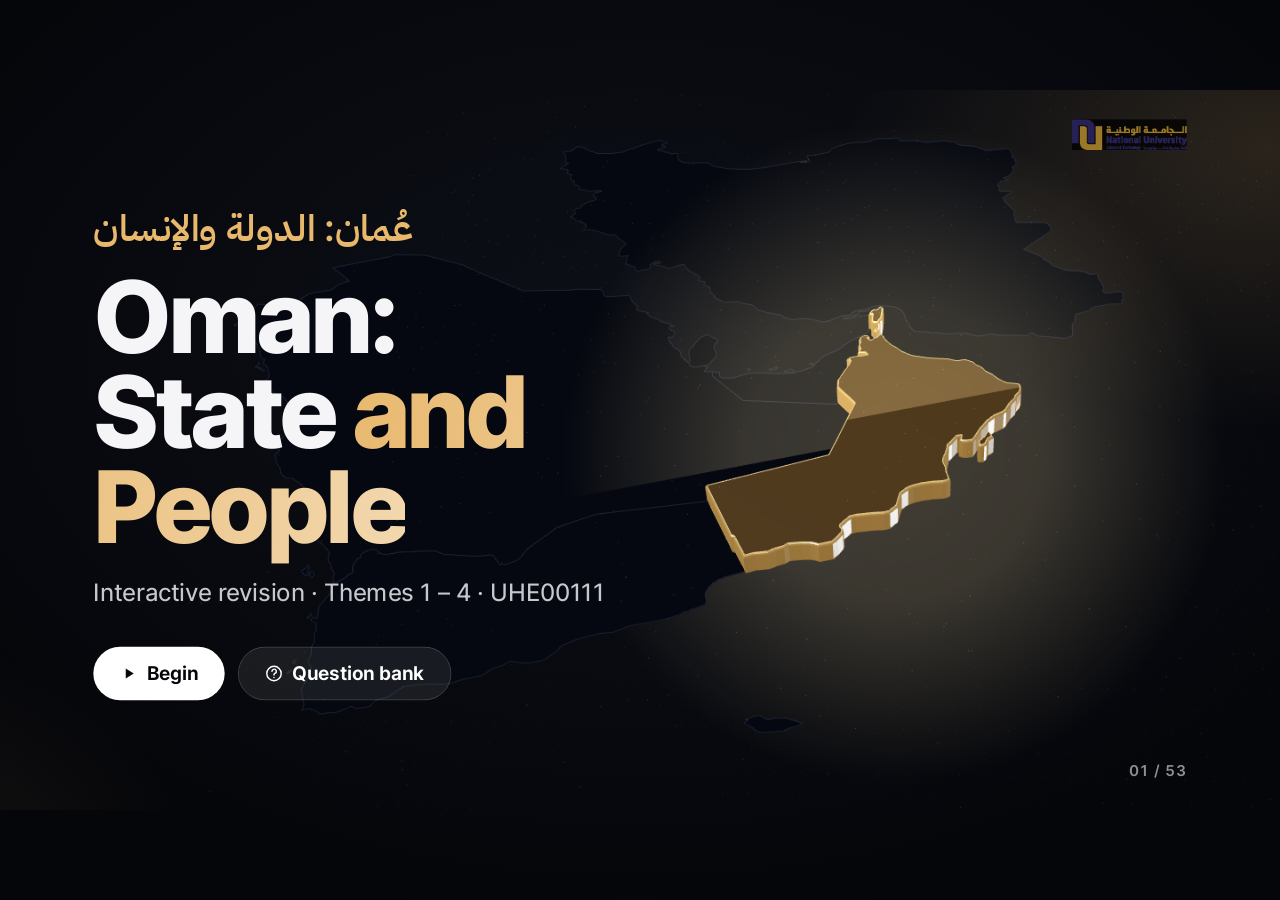
==== index.html @ 1a33a6f4 "Interactive Oman: State and People revision deck and question bank Co-Authored-By: Claude Opus 5.5 <" ====
<!doctype html>
<html lang="en">
<head>
<meta charset="utf-8">
<meta name="viewport" content="width=device-width,initial-scale=1">
<title>Oman: State and People</title>
<meta name="description" content="Interactive revision presentation for Oman: State and People (UHE00111) — Themes 1 to 4.">
<link rel="icon" href="data:image/svg+xml,%3Csvg xmlns='http://www.w3.org/2000/svg' viewBox='0 0 64 64'%3E%3Crect width='64' height='64' rx='14' fill='%2305060a'/%3E%3Cpath d='M18 46V20l8 4v22M34 46V18l12 8v20' stroke='%23e8b86d' stroke-width='5' fill='none' stroke-linejoin='round'/%3E%3C/svg%3E">
<link rel="preload" href="assets/fonts/inter-var.woff2" as="font" type="font/woff2" crossorigin>
<link rel="stylesheet" href="css/deck.css?v=1793561645">
</head>
<body>
<!-- ============ icon sprite ============ -->
<svg width="0" height="0" style="position:absolute" aria-hidden="true">
 <defs>
  <g id="g" fill="none" stroke="currentColor" stroke-width="1.8" stroke-linecap="round" stroke-linejoin="round"></g>
 </defs>
 <symbol id="i-belief" viewBox="0 0 24 24"><path d="M20 14.5A8 8 0 1 1 9.5 4a6.5 6.5 0 0 0 10.5 10.5z" fill="none" stroke="currentColor" stroke-width="1.8" stroke-linejoin="round"/><path d="M17 4l.6 1.6 1.6.6-1.6.6L17 8.4l-.6-1.6-1.6-.6 1.6-.6z" fill="currentColor"/></symbol>
 <symbol id="i-lang" viewBox="0 0 24 24"><path d="M21 12a8 8 0 0 1-11.6 7.1L4 20l1-4.6A8 8 0 1 1 21 12z" fill="none" stroke="currentColor" stroke-width="1.8" stroke-linejoin="round"/><path d="M8.5 12h.01M12 12h.01M15.5 12h.01" stroke="currentColor" stroke-width="2.6" stroke-linecap="round"/></symbol>
 <symbol id="i-fort" viewBox="0 0 24 24"><path d="M3 21h18M5 21V9l2-1V5h2v2h2V5h2v2h2V5h2v3l2 1v12M10 21v-4a2 2 0 0 1 4 0v4" fill="none" stroke="currentColor" stroke-width="1.8" stroke-linejoin="round" stroke-linecap="round"/></symbol>
 <symbol id="i-mountain" viewBox="0 0 24 24"><path d="M2 20l7-11 4 6 3-4 6 9z" fill="none" stroke="currentColor" stroke-width="1.8" stroke-linejoin="round"/></symbol>
 <symbol id="i-dunes" viewBox="0 0 24 24"><circle cx="17" cy="6" r="2.5" fill="none" stroke="currentColor" stroke-width="1.8"/><path d="M2 18c3-3 6-3 9 0s6 3 11 0M2 13c3-3 6-3 9 0" fill="none" stroke="currentColor" stroke-width="1.8" stroke-linecap="round"/></symbol>
 <symbol id="i-wave" viewBox="0 0 24 24"><path d="M2 9c2.5-2 5-2 7.5 0s5 2 7.5 0 3-1.5 5-1M2 15c2.5-2 5-2 7.5 0s5 2 7.5 0 3-1.5 5-1" fill="none" stroke="currentColor" stroke-width="1.8" stroke-linecap="round"/></symbol>
 <symbol id="i-palm" viewBox="0 0 24 24"><path d="M12 22V11M12 11C10 8 6 7 3 8M12 11c2-3 6-4 9-3M12 11c-1-3-4-6-7-6M12 11c1-3 4-6 7-6" fill="none" stroke="currentColor" stroke-width="1.8" stroke-linecap="round"/></symbol>
 <symbol id="i-water" viewBox="0 0 24 24"><path d="M12 3s6 6.5 6 11a6 6 0 0 1-12 0c0-4.5 6-11 6-11z" fill="none" stroke="currentColor" stroke-width="1.8" stroke-linejoin="round"/></symbol>
 <symbol id="i-fish" viewBox="0 0 24 24"><path d="M2 12c3-4 8-5 12-3l5-3v12l-5-3c-4 2-9 1-12-3z" fill="none" stroke="currentColor" stroke-width="1.8" stroke-linejoin="round"/><circle cx="7" cy="11" r="1" fill="currentColor"/></symbol>
 <symbol id="i-users" viewBox="0 0 24 24"><g fill="none" stroke="currentColor" stroke-width="1.8" stroke-linecap="round"><circle cx="9" cy="7" r="4"/><path d="M16 21v-2a4 4 0 0 0-4-4H6a4 4 0 0 0-4 4v2M22 21v-2a4 4 0 0 0-3-3.9M16 3.1a4 4 0 0 1 0 7.8"/></g></symbol>
 <symbol id="i-flag" viewBox="0 0 24 24"><path d="M5 22V3M5 4h13l-2.5 4L18 12H5" fill="none" stroke="currentColor" stroke-width="1.8" stroke-linejoin="round" stroke-linecap="round"/></symbol>
 <symbol id="i-music" viewBox="0 0 24 24"><g fill="none" stroke="currentColor" stroke-width="1.8"><path d="M9 18V5l12-2v13"/><circle cx="6" cy="18" r="3"/><circle cx="18" cy="16" r="3"/></g></symbol>
 <symbol id="i-shield" viewBox="0 0 24 24"><path d="M12 22s8-4 8-10V5l-8-3-8 3v7c0 6 8 10 8 10z" fill="none" stroke="currentColor" stroke-width="1.8" stroke-linejoin="round"/></symbol>
 <symbol id="i-vote" viewBox="0 0 24 24"><path d="M3 12h18v9H3zM7 12V4h10v8M9.5 8l1.8 1.8L15 6" fill="none" stroke="currentColor" stroke-width="1.8" stroke-linejoin="round" stroke-linecap="round"/></symbol>
 <symbol id="i-work" viewBox="0 0 24 24"><path d="M3 7h18v13H3zM8 7V4h8v3M3 13h18" fill="none" stroke="currentColor" stroke-width="1.8" stroke-linejoin="round"/></symbol>
 <symbol id="i-building" viewBox="0 0 24 24"><path d="M3 21h18M5 21V8l7-5 7 5v13M9 21v-6h6v6" fill="none" stroke="currentColor" stroke-width="1.8" stroke-linejoin="round"/></symbol>
 <symbol id="i-scale" viewBox="0 0 24 24"><path d="M12 3v18M6 21h12M3 7h18M6 7l-3 7a3 3 0 0 0 6 0zM18 7l-3 7a3 3 0 0 0 6 0z" fill="none" stroke="currentColor" stroke-width="1.8" stroke-linejoin="round"/></symbol>
 <symbol id="i-coins" viewBox="0 0 24 24"><path d="M4 7c0-1.7 3.6-3 8-3s8 1.3 8 3-3.6 3-8 3-8-1.3-8-3zM4 7v5c0 1.7 3.6 3 8 3s8-1.3 8-3V7M4 12v5c0 1.7 3.6 3 8 3s8-1.3 8-3v-5" fill="none" stroke="currentColor" stroke-width="1.8"/></symbol>
 <symbol id="i-heart" viewBox="0 0 24 24"><path d="M12 21s-8-5-8-11a4.5 4.5 0 0 1 8-2.8A4.5 4.5 0 0 1 20 10c0 6-8 11-8 11z" fill="none" stroke="currentColor" stroke-width="1.8" stroke-linejoin="round"/></symbol>
 <symbol id="i-ship" viewBox="0 0 24 24"><path d="M2 20c2 1 4 1 6 0s4-1 6 0 4 1 6 0M4 17l-1-5h18l-2 5M12 12V3l6 6h-6" fill="none" stroke="currentColor" stroke-width="1.8" stroke-linejoin="round" stroke-linecap="round"/></symbol>
 <symbol id="i-car" viewBox="0 0 24 24"><g fill="none" stroke="currentColor" stroke-width="1.8" stroke-linejoin="round"><path d="M3 16v-4l2-5h14l2 5v4zM5 16v3M19 16v3"/><circle cx="7.5" cy="13" r=".8" fill="currentColor"/><circle cx="16.5" cy="13" r=".8" fill="currentColor"/></g></symbol>
 <symbol id="i-walk" viewBox="0 0 24 24"><g fill="none" stroke="currentColor" stroke-width="1.8" stroke-linecap="round" stroke-linejoin="round"><circle cx="13" cy="4" r="2"/><path d="M8 21l3-7 3 3v4M11 14l-.5-5 4 2 3 1M10.5 9L7 11l-1 3"/></g></symbol>
 <symbol id="i-msg" viewBox="0 0 24 24"><path d="M4 4h16v12H8l-4 4z" fill="none" stroke="currentColor" stroke-width="1.8" stroke-linejoin="round"/></symbol>
 <symbol id="i-home" viewBox="0 0 24 24"><path d="M3 11l9-7 9 7v10H3zM9 21v-6h6v6" fill="none" stroke="currentColor" stroke-width="1.8" stroke-linejoin="round"/></symbol>
 <symbol id="i-book" viewBox="0 0 24 24"><path d="M2 5h7a3 3 0 0 1 3 3v13a2.5 2.5 0 0 0-2.5-2.5H2zM22 5h-7a3 3 0 0 0-3 3v13a2.5 2.5 0 0 1 2.5-2.5H22z" fill="none" stroke="currentColor" stroke-width="1.8" stroke-linejoin="round"/></symbol>
 <symbol id="i-health" viewBox="0 0 24 24"><path d="M4 4h16v16H4zM12 8v8M8 12h8" fill="none" stroke="currentColor" stroke-width="1.8" stroke-linejoin="round" stroke-linecap="round"/></symbol>
 <symbol id="i-road" viewBox="0 0 24 24"><path d="M8 3L4 21M16 3l4 18M12 4v3M12 10.5v3M12 17v3" fill="none" stroke="currentColor" stroke-width="1.8" stroke-linecap="round"/></symbol>
 <symbol id="i-signal" viewBox="0 0 24 24"><g fill="none" stroke="currentColor" stroke-width="1.8" stroke-linecap="round"><path d="M2 9a15 15 0 0 1 20 0M5 13a10 10 0 0 1 14 0M8.5 16.5a5 5 0 0 1 7 0"/><circle cx="12" cy="20" r="1" fill="currentColor"/></g></symbol>
 <symbol id="i-cap" viewBox="0 0 24 24"><path d="M2 9l10-5 10 5-10 5zM6 11v5c3 2 9 2 12 0v-5M22 9v6" fill="none" stroke="currentColor" stroke-width="1.8" stroke-linejoin="round" stroke-linecap="round"/></symbol>
 <symbol id="i-bulb" viewBox="0 0 24 24"><path d="M9 18h6M10 21h4M12 3a6 6 0 0 0-4 10.5c.8.8 1 1.5 1 2.5h6c0-1 .2-1.7 1-2.5A6 6 0 0 0 12 3z" fill="none" stroke="currentColor" stroke-width="1.8" stroke-linejoin="round" stroke-linecap="round"/></symbol>
 <symbol id="i-globe" viewBox="0 0 24 24"><g fill="none" stroke="currentColor" stroke-width="1.8"><circle cx="12" cy="12" r="9"/><path d="M3 12h18M12 3c3 3 3 15 0 18M12 3c-3 3-3 15 0 18"/></g></symbol>
 <symbol id="i-hand" viewBox="0 0 24 24"><path d="M2 11l4-4 4 2 3-2 4 1 5 3M2 11l7 7 2-1 2 2 2-1 2 1 4-5M9 12l3 3" fill="none" stroke="currentColor" stroke-width="1.8" stroke-linejoin="round" stroke-linecap="round"/></symbol>
 <symbol id="i-pot" viewBox="0 0 24 24"><path d="M4 10h16v3a8 8 0 0 1-16 0zM2 10h20M9 6.5c0-1 1-1 1-2.5M14 6.5c0-1 1-1 1-2.5" fill="none" stroke="currentColor" stroke-width="1.8" stroke-linejoin="round" stroke-linecap="round"/></symbol>
 <symbol id="i-trophy" viewBox="0 0 24 24"><path d="M8 4h8v5a4 4 0 0 1-8 0zM8 6H4a3 3 0 0 0 4 4M16 6h4a3 3 0 0 1-4 4M12 13v4M8 21h8M9 17h6v4H9z" fill="none" stroke="currentColor" stroke-width="1.8" stroke-linejoin="round" stroke-linecap="round"/></symbol>
 <symbol id="i-gem" viewBox="0 0 24 24"><path d="M6 3h12l4 6-10 12L2 9zM2 9h20M12 21L8 9l4-6 4 6z" fill="none" stroke="currentColor" stroke-width="1.8" stroke-linejoin="round"/></symbol>
 <symbol id="i-tool" viewBox="0 0 24 24"><path d="M15 3l6 6-3 3-6-6zM12 6L3 15l6 6 9-9" fill="none" stroke="currentColor" stroke-width="1.8" stroke-linejoin="round"/></symbol>
 <symbol id="i-spark" viewBox="0 0 24 24"><path d="M12 2l2.2 6.8L21 11l-6.8 2.2L12 20l-2.2-6.8L3 11l6.8-2.2z" fill="none" stroke="currentColor" stroke-width="1.8" stroke-linejoin="round"/></symbol>
 <symbol id="i-museum" viewBox="0 0 24 24"><path d="M3 21h18M4 10h16M12 3l9 7H3zM6 10v8M10 10v8M14 10v8M18 10v8" fill="none" stroke="currentColor" stroke-width="1.8" stroke-linejoin="round"/></symbol>
 <symbol id="i-check" viewBox="0 0 24 24"><path d="M4 12l5 5L20 6" fill="none" stroke="currentColor" stroke-width="2.4" stroke-linecap="round" stroke-linejoin="round"/></symbol>
 <symbol id="i-x" viewBox="0 0 24 24"><path d="M6 6l12 12M18 6L6 18" fill="none" stroke="currentColor" stroke-width="2.4" stroke-linecap="round"/></symbol>
 <symbol id="i-chart" viewBox="0 0 24 24"><path d="M3 3v18h18M7 15l4-4 3 3 6-6" fill="none" stroke="currentColor" stroke-width="1.8" stroke-linejoin="round" stroke-linecap="round"/></symbol>
 <symbol id="i-truck" viewBox="0 0 24 24"><g fill="none" stroke="currentColor" stroke-width="1.8" stroke-linejoin="round"><path d="M2 6h11v10H2zM13 9h4l4 4v3h-8"/><circle cx="6" cy="18" r="2"/><circle cx="17" cy="18" r="2"/></g></symbol>
 <symbol id="i-sun" viewBox="0 0 24 24"><g fill="none" stroke="currentColor" stroke-width="1.8" stroke-linecap="round"><circle cx="12" cy="12" r="4"/><path d="M12 2v2M12 20v2M2 12h2M20 12h2M4.9 4.9l1.4 1.4M17.7 17.7l1.4 1.4M4.9 19.1l1.4-1.4M17.7 6.3l1.4-1.4"/></g></symbol>
 <symbol id="i-factory" viewBox="0 0 24 24"><path d="M2 21V10l6 4V10l6 4V5h8v16zM6 18h2M11 18h2M17 18h2" fill="none" stroke="currentColor" stroke-width="1.8" stroke-linejoin="round" stroke-linecap="round"/></symbol>
 <symbol id="i-plane" viewBox="0 0 24 24"><path d="M21 3L3 10.5l7 2.5 2.5 7z" fill="none" stroke="currentColor" stroke-width="1.8" stroke-linejoin="round"/></symbol>
 <symbol id="i-arrow" viewBox="0 0 24 24"><path d="M5 12h14M13 6l6 6-6 6" fill="none" stroke="currentColor" stroke-width="2" stroke-linecap="round" stroke-linejoin="round"/></symbol>
 <symbol id="i-play" viewBox="0 0 24 24"><path d="M8 5v14l11-7z" fill="currentColor"/></symbol>
 <symbol id="i-quiz" viewBox="0 0 24 24"><g fill="none" stroke="currentColor" stroke-width="2" stroke-linecap="round"><circle cx="12" cy="12" r="10"/><path d="M9.2 9a3 3 0 1 1 4 2.8c-.7.3-1.2.9-1.2 1.7V14M12 17.5h.01"/></g></symbol>
 <symbol id="i-crown" viewBox="0 0 24 24"><path d="M3 18h18M4 15L3 6l5 4 4-6 4 6 5-4-1 9z" fill="none" stroke="currentColor" stroke-width="1.8" stroke-linejoin="round"/></symbol>
 <symbol id="i-anchor" viewBox="0 0 24 24"><g fill="none" stroke="currentColor" stroke-width="1.8" stroke-linecap="round"><circle cx="12" cy="5" r="2"/><path d="M12 7v14M5 13H3a9 9 0 0 0 18 0h-2M8 11h8"/></g></symbol>
</svg>

<div id="viewport">
<div id="stage">
<div id="progress"></div>
<img id="brand" src="assets/img/nu-logo-dark.png" alt="National University of Science and Technology">
<div id="chapter"></div>
<div id="counter"></div>
<div id="pop"></div>

<!-- =====================================================
     COVER
     ===================================================== -->
<section class="slide" id="s-cover" data-theme="0" data-chrome="off" data-title="Oman: State and People"
 data-notes="Welcome. This deck revises all four themes of UHE00111 (plus Theme 3A).|Arrow keys / clicker to move · hover any underlined item or (+) for detail · O = overview · P = presenter notes · Q = quiz.">
  <div class="canvas-host" data-scene="oman" data-opts='{"spin":true,"dist":21,"look":[-6.3,-0.2,0],"tilt":0.9}'></div>
  <div class="cover-title over">
    <span class="ar rv" lang="ar">عُمان: الدولة والإنسان</span>
    <h1 class="display rv">Oman:<br>State <em>and People</em></h1>
    <p class="sub rv">Interactive revision · Themes 1 – 4 · UHE00111</p>
    <div class="btns rv">
      <button class="btn" data-goto="s-agenda"><svg><use href="#i-play"/></svg>Begin</button>
      <a class="btn ghost" href="quiz.html" target="_blank" rel="noopener"><svg><use href="#i-quiz"/></svg>Question bank</a>
    </div>
  </div>
</section>

<!-- AGENDA -->
<section class="slide" id="s-agenda" data-theme="0" data-title="Five themes, one nation"
 data-notes="Roadmap: identity → belonging & citizenship → history before 1970 → Sultan Qaboos’ thought → the renewed renaissance under Sultan Haitham.|Click any card to jump to that theme.">
  <div class="eyebrow rv">The journey</div>
  <h2 class="title rv">Five themes. <em>One nation.</em></h2>
  <div class="agenda">
    <div class="card rv" style="--accent:var(--t1)" data-goto="t1-hero"><div class="big">01</div><div><span class="k">Theme 1</span><h3>Omani Identity</h3></div></div>
    <div class="card rv" style="--accent:var(--t2)" data-goto="t2-hero"><div class="big">02</div><div><span class="k">Theme 2</span><h3>Belonging, Loyalty &amp; Citizenship</h3></div></div>
    <div class="card rv" style="--accent:var(--t3a)" data-goto="t3a-hero"><div class="big">3A</div><div><span class="k">Theme 3A</span><h3>Contemporary Omani Renaissance</h3></div></div>
    <div class="card rv" style="--accent:var(--t3b)" data-goto="t3b-hero"><div class="big">3B</div><div><span class="k">Theme 3B</span><h3>Authenticity &amp; Modernity</h3></div></div>
    <div class="card rv" style="--accent:var(--t4)" data-goto="t4-hero"><div class="big">04</div><div><span class="k">Theme 4</span><h3>The Renewed Renaissance</h3></div></div>
  </div>
</section>

<!-- =====================================================
     THEME 1 — OMANI IDENTITY
     ===================================================== -->
<section class="slide hero" id="t1-hero" data-theme="1" data-title="Theme 1 · Omani Identity"
 data-notes="Theme 1 explains what Omani identity is and what shapes it: environment, heritage & history, and cultural diversity.|Quote: Sultan Qaboos, 1975 — Islam placed above all other considerations; religious education in schools, barracks and society.">
  <div class="bgimg"><img src="assets/img/cover-art.jpg" alt=""></div>
  <div class="center" style="align-items:flex-start;text-align:left">
    <div class="num rv">01</div>
    <h1 class="display rv" style="font-size:130px">Omani <em>Identity</em></h1>
    <p class="q rv">“We are Muslim people who take pride in our Islam and our faith…”<small>Sultan Qaboos bin Said, 1975</small></p>
  </div>
</section>

<section class="slide vc" id="t1-names" data-theme="1" data-title="One land, many names"
 data-notes="Each name reflects a historical or geographical dimension.|Magan — Sumerians: copper mines & maritime trade.|Mazoon — Persians (Sasanians): abundant water, flowing springs; linked to the meaning of rain clouds.|Omanon Emporion — Greek geographers: seafaring & trade.|Sultanate of Oman and Zanzibar — 18th–19th c., when Oman ruled Zanzibar.|Sultanate of Muscat and Oman — Al Busaidi era (dynasty founded by Ahmed bin Said, 1744).|Sultanate of Oman — official name in the modern era under Sultan Qaboos: sovereignty, unity, modern identity.">
  <div class="eyebrow rv">Name &amp; significance</div>
  <h2 class="title rv">One land, <em>many names</em></h2>
  <div class="tl rv" style="margin-top:90px">
    <div class="fillbar"></div>
    <div class="node hot" data-dtitle="Magan" data-detail="Name used by the ancient Sumerians.|Linked to Oman’s copper mines and its maritime trade." data-src="Theme 1, Name and its significance"><div class="dot">1</div><div class="yr">Sumerians</div><div class="nm">Magan</div><div class="ds">Copper &amp; sea trade</div></div>
    <div class="node hot" data-dtitle="Mazoon" data-detail="Name used by the Persians (Sasanians).|Derived from the abundance of water and flowing springs — the word is linked to the meaning of rain clouds." data-src="Theme 1"><div class="dot">2</div><div class="yr">Persians</div><div class="nm">Mazoon</div><div class="ds">Abundant water</div></div>
    <div class="node hot" data-dtitle="Omanon Emporion" data-detail="Used by Greek geographers (Ptolemy wrote ‘Omanon emporion’; Pliny ‘Omana’).|Reflects Oman’s seafaring and trade." data-src="Theme 1; Ptolemy, Geography"><div class="dot">3</div><div class="yr">Greeks</div><div class="nm">Omanon Emporion</div><div class="ds">Seafaring &amp; trade</div></div>
    <div class="node hot" data-dtitle="Sultanate of Oman and Zanzibar" data-detail="Used in the 18th–19th centuries, when Oman controlled its own territory and the East African island of Zanzibar." data-src="Theme 1"><div class="dot">4</div><div class="yr">18th–19th c.</div><div class="nm">Oman &amp; Zanzibar</div><div class="ds">East African reach</div></div>
    <div class="node hot" data-dtitle="Sultanate of Muscat and Oman" data-detail="The course links this name to the rise of the Al Busaidi dynasty under Ahmed bin Said Al Busaidi (1744).|It remained the official name until 1970." data-src="Theme 1"><div class="dot">5</div><div class="yr">Al Busaidi era</div><div class="nm">Muscat &amp; Oman</div><div class="ds">Since 1744 dynasty</div></div>
    <div class="node hot" data-dtitle="Sultanate of Oman" data-detail="Official name in the modern era, adopted under Sultan Qaboos bin Said (1970).|Reflects sovereignty, unity and the state’s modern identity." data-src="Theme 1"><div class="dot">6</div><div class="yr">1970 →</div><div class="nm">Sultanate of Oman</div><div class="ds">Sovereignty &amp; unity</div></div>
  </div>
</section>

<section class="slide" id="t1-identity" data-theme="1" data-title="The concept of identity"
 data-notes="Identity of any nation = the attributes that distinguish it from other nations and express its civilizational character (Zayed, 2023).|National identity = the feeling of belonging to a nation or state; a sense of unity and affiliation with a homeland.|Identity always consists of three fundamental elements: belief, language, heritage.">
  <div class="canvas-host" data-scene="orbit" style="left:760px" data-opts='{"core":"Identity","coreDetail":"Attributes that distinguish a nation from others and express its civilizational character (Zayed, 2023).","items":[{"label":"Belief","detail":"Faith and values — for Oman, rooted in Islam."},{"label":"Language","detail":"Arabic — a core marker of Omani and Arab identity."},{"label":"Heritage","detail":"History, customs, traditions and cultural legacy passed between generations."}]}'></div>
  <div class="col over" style="height:100%;max-width:760px">
    <div class="eyebrow rv">The concept of identity</div>
    <h2 class="title rv">What makes a nation <em>itself</em></h2>
    <ul class="pts">
      <li class="rv">Attributes that distinguish a nation</li>
      <li class="rv">National identity = belonging to a homeland</li>
      <li class="rv">Three elements: <b>belief · language · heritage</b></li>
    </ul>
    <p class="note rv">Zayed, 2023</p>
  </div>
</section>

<section class="slide" id="t1-env" data-theme="1" data-title="Environmental diversity"
 data-notes="Oman’s landscapes — deserts, mountains, coastal zones, fertile plains — shaped cultural identity, instilling adaptability and sustainability.|Omani identity covers land, geography, history, heritage, customs, traditions, morals and popular beliefs.|It extends from the Strait of Hormuz (Musandam, Arabian Gulf) in the north to Ras Darbat Ali (Dhofar, Arabian Sea) in the south; a legacy from prehistory to today.|Course text writes ‘Ali Strait’ — the place is Ras Darbat Ali.">
  <div class="canvas-host" data-scene="oman" data-opts='{"dist":15.5,"look":[-4.2,-0.6,0],"tilt":0.85,"markers":[{"lon":56.25,"lat":26.35,"label":"Strait of Hormuz · Musandam","color":"#ffffff","detail":"Northern edge of Omani geography, on the Arabian Gulf.","dtitle":"Strait of Hormuz"},{"lon":52.7,"lat":16.65,"label":"Ras Darbat Ali · Dhofar","color":"#ffffff","h":0.5,"dy":-1.25,"detail":"Southern edge, on the Arabian Sea at the border with Yemen. (Course text: ‘Ali Strait’.)","dtitle":"Ras Darbat Ali"},{"lon":57.4,"lat":23.1,"label":"Mountains","color":"#e8b86d","h":1.6,"detail":"Al Hajar Mountains — the rugged spine of northern Oman."},{"lon":58.7,"lat":21.9,"label":"Desert","color":"#f2a65a","detail":"Sand seas such as the Sharqiyah (Wahiba) Sands."},{"lon":57.75,"lat":19.65,"label":"Coast","color":"#4fc3f7","h":0.9,"detail":"Long coastlines on the Gulf of Oman and the Arabian Sea — fishing and sea trade."},{"lon":54.1,"lat":17.1,"label":"Fertile plain","color":"#3ddc97","h":1.7,"detail":"Plains such as the Salalah plain in Dhofar."}]}'></div>
  <div class="col over" style="height:100%;max-width:720px">
    <div class="eyebrow rv">Environmental diversity</div>
    <h2 class="title rv">Shaped by <em>the land</em></h2>
    <div class="pills rv" style="margin-bottom:40px"><span class="pill">Deserts</span><span class="pill">Mountains</span><span class="pill">Coasts</span><span class="pill">Fertile plains</span></div>
    <ul class="pts">
      <li class="rv hot" data-dtitle="Deep connection" data-detail="Environmental richness fostered a deep connection between Omanis and their surroundings, instilling adaptability and sustainability." data-src="Theme 1">Adaptability &amp; sustainability</li>
      <li class="rv hot" data-dtitle="From Hormuz to Dhofar" data-detail="Omani identity extends across Omani geography — from the Strait of Hormuz in Musandam (north) to Ras Darbat Ali in Dhofar (south)." data-src="Theme 1">From Hormuz to Dhofar</li>
    </ul>
  </div>
</section>

<section class="slide" id="t1-demo" data-theme="1" data-title="Demographic indicators"
 data-notes="Course: population exceeds 4.5 million — about 60% Omani, 40% expatriates.|Urbanization: over 80% live in urban areas — especially Muscat, Sohar, Salalah.|Urban growth puts pressure on water and land → sustainable urban planning needed.|Toggle shows the latest NCSI figure (end-2025: 5.36 M; 56.7% Omani / 43.3% expatriate). Exams use the course numbers.">
  <div class="split wide-r">
    <div class="col">
      <div class="eyebrow rv">Demographic indicators</div>
      <h2 class="title rv">A nation <em>on the move</em></h2>
      <div class="row rv" style="gap:70px;margin:10px 0 40px">
        <div class="stat"><div class="n"><span class="count" data-to="4.5" data-dec="1">0</span><small>M+</small></div><div class="l">Population (course)</div></div>
        <div class="stat"><div class="n"><span class="count" data-to="80">0</span><small>%+</small></div><div class="l">Live in cities</div></div>
      </div>
      <div class="pills rv" style="margin-bottom:34px"><span class="pill hot" data-detail="Capital and largest urban area." data-dtitle="Muscat">Muscat</span><span class="pill hot" data-dtitle="Sohar" data-detail="Major urban centre of Al Batinah North.">Sohar</span><span class="pill hot" data-dtitle="Salalah" data-detail="Main city of Dhofar Governorate in the south.">Salalah</span></div>
      <ul class="pts compact"><li class="rv hot" data-dtitle="Why it matters" data-detail="Urban growth exerts pressure on natural resources such as water and land, so sustainable urban planning is necessary." data-src="Theme 1">Pressure on water &amp; land</li></ul>
    </div>
    <div class="col" style="align-items:center">
      <svg class="donut rv" id="donut-pop" style="width:600px;height:600px" data-legend="donut-note"
        data-sets='[{"v":[60,40],"l":["Omani nationals","Expatriates"],"c":["#e8b86d","#4f5668"],"note":"Course text"},{"v":[56.7,43.3],"l":["Omani nationals","Expatriates"],"c":["#e8b86d","#4f5668"],"note":"NCSI · end of 2025 · total 5.36 M"}]'></svg>
      <div class="seg rv" style="margin-top:26px">
        <button class="on" data-act="" data-donut="donut-pop" data-set="0">Course data</button>
        <button data-act="" data-donut="donut-pop" data-set="1">Latest · NCSI 2025</button>
      </div>
      <p class="note" id="donut-note" style="margin-top:16px">Course text</p>
    </div>
  </div>
</section>

<section class="slide" id="t1-living" data-theme="1" data-title="Living with the environment"
 data-notes="Inhabitants traditionally kept a strong relationship with the environment, especially rural and coastal communities.|Falaj irrigation, date-palm cultivation and sustainable fishing are integral to Omani heritage.">
  <div class="center">
    <div class="eyebrow rv">Inhabitants &amp; environment</div>
    <h2 class="title rv">Living <em>with</em> the land</h2>
    <div class="grid-3" style="width:1500px;margin-top:40px;text-align:left">
      <div class="card lift rv hot" data-dtitle="Falaj irrigation" data-detail="Traditional channels (aflaj) that carry water to villages and farms — a hallmark of rural Oman." data-src="Theme 1"><div class="ic"><svg><use href="#i-water"/></svg></div><h3>Falaj irrigation</h3><p>Sharing water</p></div>
      <div class="card lift rv hot" data-dtitle="Date palm cultivation" data-detail="Date palms sustained families and trade; integral to Omani heritage." data-src="Theme 1"><div class="ic"><svg><use href="#i-palm"/></svg></div><h3>Date palms</h3><p>Sustaining life</p></div>
      <div class="card lift rv hot" data-dtitle="Sustainable fishing" data-detail="Coastal communities have long lived from the sea through sustainable fishing." data-src="Theme 1"><div class="ic"><svg><use href="#i-fish"/></svg></div><h3>Sustainable fishing</h3><p>Living from the sea</p></div>
    </div>
    <p class="lead rv" style="margin-top:56px">Strongest in <b style="color:#fff">rural</b> &amp; <b style="color:#fff">coastal</b> communities</p>
  </div>
</section>

<section class="slide" id="t1-family" data-theme="1" data-title="Family & social institutions"
 data-notes="The family is the bedrock of Omani society — safeguarding social values, cultural heritage and national identity.|The extended family remains robust: parents, children, grandparents, even distant relatives.|The Majlis (gathering place): community discourse, conflict resolution, reinforcing shared customs.|Other social institutions: religious establishments, tribal frameworks, neighbourhood councils → social cohesion and mutual support.">
  <div class="split wide-l">
    <div class="col">
      <div class="eyebrow rv">Family &amp; social institutions</div>
      <h2 class="title rv">The family is <em>the bedrock</em></h2>
      <ul class="pts">
        <li class="rv">Guards values, heritage &amp; identity</li>
        <li class="rv">Extended family remains strong</li>
        <li class="rv hot" data-dtitle="The Majlis" data-detail="A gathering place that serves as a platform for community discourse, conflict resolution and the reinforcement of shared customs." data-src="Theme 1">Majlis: dialogue &amp; shared customs</li>
      </ul>
    </div>
    <div class="col" style="align-items:center">
      <div class="conc rv">
        <div class="ring r1 hot" data-dtitle="Social institutions" data-detail="Religious establishments, tribal frameworks and neighbourhood councils — all contribute to social cohesion and mutual support." data-src="Theme 1"><span>Social institutions</span></div>
        <div class="ring r2 hot" data-dtitle="Majlis" data-detail="Strengthens family bonds: community discourse, conflict resolution, shared customs." data-src="Theme 1"><span>Majlis</span></div>
        <div class="ring r3 hot" data-dtitle="Extended family" data-detail="Close-knit relationships between parents, children, grandparents and even distant relatives." data-src="Theme 1"><span>Extended family</span></div>
        <div class="core hot" data-dtitle="Family" data-detail="The bedrock of Omani society — safeguarding social values, cultural heritage and national identity." data-src="Theme 1">Family</div>
      </div>
    </div>
  </div>
</section>

<section class="slide" id="t1-heritage" data-theme="1" data-title="Heritage & history"
 data-notes="Heritage and history laid the foundations of Omani identity; enduring values govern the state and its interaction with others.|Sultan Qaboos, opening of Majlis Oman, 2011: tolerance, kindness, good treatment of others, rejection of hatred and discord; instil values from early childhood (home, school, mosque) so citizens are immune to extremist ideas.|Three pairs: constants & variables; authenticity & modernity; tolerance & acceptance of others (from maritime trade with diverse cultures).">
  <div class="center">
    <p class="quote rv" style="font-size:52px;max-width:1500px">Allah has blessed this country and its people with <span class="accent">tolerance, kindness</span>, good treatment of others, and rejection of hatred and discord.</p>
    <p class="cite rv">Sultan Qaboos bin Said · opening of Majlis Oman, 2011</p>
    <div class="grid-3" style="width:1560px;margin-top:70px;text-align:left">
      <div class="card lift rv hot" data-dtitle="Constants &amp; variables" data-detail="Enduring constants — deeply ingrained traditions, language and customs — blended with variables that show the nation’s capacity to adapt to change." data-src="Theme 1"><span class="k">01</span><h3>Constants &amp; variables</h3><p>Rooted, yet adaptable</p></div>
      <div class="card lift rv hot" data-dtitle="Authenticity &amp; modernity" data-detail="Authenticity: preserved historic architecture, traditional crafts and cultural practices.|Modernity embraced without compromising fundamental values." data-src="Theme 1"><span class="k">02</span><h3>Authenticity &amp; modernity</h3><p>Progress without loss</p></div>
      <div class="card lift rv hot" data-dtitle="Tolerance &amp; acceptance" data-detail="A long history of maritime trade and contact with diverse cultures cultivated tolerance, inclusivity and peaceful coexistence." data-src="Theme 1"><span class="k">03</span><h3>Tolerance &amp; acceptance</h3><p>Open to others</p></div>
    </div>
  </div>
</section>

<section class="slide" id="t1-images" data-theme="1" data-title="Shining images of heritage"
 data-notes="Majestic forts — Bahla, Nizwa, Rustaq — symbols of architectural prowess and historical fortitude.|Traditional souqs like Mutrah Souq embody the commercial spirit and cultural exchange that shaped Oman’s identity.">
  <div class="eyebrow rv">Shining images</div>
  <h2 class="title rv">Stone that <em>remembers</em></h2>
  <div style="display:grid;grid-template-columns:1.5fr 1fr 1fr;grid-template-rows:300px 300px;gap:24px;margin-top:10px">
    <div class="photo kb rv hot" style="grid-row:span 2" data-dtitle="Forts" data-detail="Bahla, Nizwa and Rustaq forts stand as enduring symbols of Oman’s architectural prowess and historical fortitude." data-src="Theme 1"><img src="assets/img/bahla-fort-aerial.jpg" alt="Aerial view of Bahla Fort"><span class="cap">Bahla Fort</span></div>
    <div class="photo kb rv"><img src="assets/img/nizwa-fort.jpg" alt="Nizwa Fort"><span class="cap">Nizwa Fort</span></div>
    <div class="photo kb rv hot" data-dtitle="Mutrah Souq" data-detail="Traditional souqs embody the lively commercial spirit and cultural exchanges that shaped Oman’s unique identity." data-src="Theme 1"><img src="assets/img/mutrah-souq.jpg" alt="Mutrah Souq gate"><span class="cap">Mutrah Souq</span></div>
    <div class="photo kb rv"><img src="assets/img/fort-2.jpg" alt="Omani fort"><span class="cap">Omani fort</span></div>
    <div class="card rv" style="display:flex;flex-direction:column;justify-content:center"><span class="k">Symbols</span><h3 style="font-size:36px">Forts · Bahla, Nizwa, Rustaq</h3><p>Souqs · Mutrah</p></div>
  </div>
</section>

<section class="slide" id="t1-voyages" data-theme="1" data-title="Cultural diplomacy at sea"
 data-notes="Cultural diplomacy = continuous dialogue with the peoples of the world.|Sohar: replica ship without an engine; Muscat → Canton (China). Left Muscat 23 Nov 1980, arrived July 1981 — about 8 months, 6,000 miles. (Course text prints ‘31st November 1981’ — not a real date.)|Fulk Al Salamah: Royal Yacht allocated by Sultan Qaboos for the UNESCO Silk Roads maritime expedition; Venice → Osaka; Oct 1990 – Mar 1991; course: 21 ports incl. Muscat & Salalah (UNESCO counts 27 ports).">
  <div class="canvas-host" data-scene="globe" data-opts='{"focus":[78,14],"dist":17.5,"offsetX":330,"highlight":[[57,21,5]],"routes":[{"group":"sohar","color":"#e8b86d","pts":[[58.6,23.6],[62,21],[68,15],[75.5,11],[78,6.5],[80,5.6],[86,5.5],[95,5.5],[98,5],[101,3],[103.8,1.3],[105,4],[109,10],[112,18],[113.3,22.6]],"dur":6},{"group":"fulk","color":"#4fc3f7","on":false,"pts":[[12.3,45.4],[16,41],[19,38],[23,35.5],[29,32.6],[32.3,31.2],[32.5,29.9],[33.5,27.5],[38,21],[42,14],[43.4,12.6],[47,12.8],[54,16.9],[57,18],[59.5,21.5],[58.6,23.6],[62,21],[68,15],[75.5,11],[80,5.6],[86,5.5],[95,5.5],[101,3],[103.8,1.3],[109,10],[114,20],[121,26],[127,31],[132,33.5],[135.4,34.6]],"dur":8}],"markers":[{"lon":58.6,"lat":23.6,"label":"Muscat","color":"#ffffff"},{"lon":113.3,"lat":23.1,"label":"Canton (Guangzhou)","color":"#e8b86d","group":"sohar"},{"lon":12.3,"lat":45.4,"label":"Venice","color":"#4fc3f7","group":"fulk"},{"lon":54.1,"lat":17.0,"label":"Salalah","color":"#4fc3f7","group":"fulk","dy":-0.42},{"lon":135.4,"lat":34.7,"label":"Osaka","color":"#4fc3f7","group":"fulk"}]}'></div>
  <div class="col over" style="height:100%;max-width:700px">
    <div class="eyebrow rv">Cultural diplomacy</div>
    <h2 class="title rv">Dialogue <em>across oceans</em></h2>
    <div class="seg rv" style="margin-bottom:40px;align-self:flex-start">
      <button class="on" data-act="show sohar;focus 88 14" data-show="sohar">Ship Sohar</button>
      <button data-act="show fulk;focus 75 22" data-show="fulk">Fulk Al Salamah</button>
    </div>
    <div data-panel="sohar">
      <ul class="pts">
        <li class="hot" data-dtitle="Ship Sohar" data-detail="Sailed from Muscat on 23 November 1980 and reached Canton (Guangzhou) in July 1981.|Course text prints ‘31st November 1981’ — November has 30 days; use the voyage facts below." data-src="Theme 1; Oman Observer; Aramco World (1981)">Muscat → Canton, China</li>
        <li><b>~8 months</b> · <b>6,000 miles</b></li>
        <li>No engine — sail only</li>
      </ul>
    </div>
    <div data-panel="fulk" hidden>
      <ul class="pts">
        <li class="hot" data-dtitle="Fulk Al Salamah" data-detail="Sultan Qaboos allocated the Royal Yacht for this voyage, in cooperation with UNESCO.|Course: 21 ports including Muscat and Salalah. UNESCO records 27 historic ports in 16 countries." data-src="Theme 1; UNESCO Silk Roads Programme">Venice → Osaka, Japan</li>
        <li>UNESCO Silk Road study</li>
        <li><b>Oct 1990 – Mar 1991</b></li>
      </ul>
    </div>
  </div>
  <div class="photo rv" style="position:absolute;right:140px;bottom:120px;width:380px;height:170px;z-index:2" data-panel="fulk" hidden><img src="assets/img/royal-yacht.jpg" alt="Royal yacht"></div>
</section>

<section class="slide" id="t1-chairs" data-theme="1" data-title="Sultan Qaboos Scientific Chairs"
 data-notes="A scientific and cultural path that strengthened Oman’s international relations.|16 chairs across 14 universities, east and west (count as of 2017).|Aim: develop human knowledge and encourage dialogue between peoples and civilizations — a world believing in peace, dialogue and cooperation.">
  <div class="center">
    <div class="eyebrow rv" style="justify-content:center">His Majesty Sultan Qaboos Scientific Chairs</div>
    <div class="row rv" style="gap:160px;margin:40px 0 50px">
      <div class="stat"><div class="n" style="font-size:240px"><span class="count" data-to="16">0</span></div><div class="l">Scientific chairs</div></div>
      <div class="stat"><div class="n" style="font-size:240px"><span class="count" data-to="14">0</span></div><div class="l">Universities worldwide</div></div>
    </div>
    <p class="lead rv hot" style="max-width:1200px" data-dtitle="Purpose" data-detail="Develop human knowledge and encourage dialogue between peoples and civilizations, building a world that values peace, dialogue and cooperation.|Distributed across universities in the East and the West." data-src="Theme 1; Oman Observer (2017)">Knowledge &amp; dialogue between <span class="accent">civilizations</span></p>
  </div>
</section>

<section class="slide" id="t1-crossroads" data-theme="1" data-title="Cultural diversity"
 data-notes="Strategic position at the crossroads of Africa, Asia and the Arabian Peninsula → extensive maritime trade with diverse civilizations.|Coexistence of multiple ethnic and tribal groups → a rich mosaic of traditions.|Result: tolerance, openness and harmony became part of the Omani national character.">
  <div class="canvas-host" data-scene="globe" data-opts='{"focus":[52,12],"dist":16,"offsetX":-360,"drift":true,"routes":[{"color":"#3ddc97","mode":"arc","lift":0.22,"width":0.045,"pts":[[25,2],[57,21]],"dur":2.4,"delay":0.8},{"color":"#4fc3f7","mode":"arc","lift":0.22,"width":0.045,"pts":[[95,25],[57,21]],"dur":2.4,"delay":1.2},{"color":"#ff6b6b","mode":"arc","lift":0.16,"width":0.045,"pts":[[43,26],[57,21]],"dur":2.4,"delay":1.6}],"markers":[{"lon":57,"lat":21,"label":"Oman","color":"#e8b86d","big":true},{"lon":25,"lat":2,"label":"Africa","color":"#3ddc97","delay":1.6},{"lon":95,"lat":25,"label":"Asia","color":"#4fc3f7","delay":2},{"lon":43,"lat":26,"label":"Arabian Peninsula","color":"#ff6b6b","delay":2.4}]}'></div>
  <div class="col over" style="height:100%;max-width:720px;margin-left:auto">
    <div class="eyebrow rv">Cultural diversity</div>
    <h2 class="title rv">At the <em>crossroads</em></h2>
    <ul class="pts">
      <li class="rv">Africa · Asia · Arabia</li>
      <li class="rv hot" data-dtitle="Maritime trade" data-detail="Oman engaged in extensive maritime trade interactions with diverse civilizations." data-src="Theme 1">Sea trade with many civilizations</li>
      <li class="rv hot" data-dtitle="A rich mosaic" data-detail="The coexistence of multiple ethnic and tribal groups created a rich mosaic of cultural traditions." data-src="Theme 1">A mosaic of traditions</li>
    </ul>
    <div class="pills rv" style="margin-top:40px"><span class="pill">Tolerance</span><span class="pill">Openness</span><span class="pill">Harmony</span></div>
  </div>
</section>

<section class="slide" id="t1-components" data-theme="1" data-title="Heritage in modern culture"
 data-notes="Strong relationship between heritage and modern Omani culture.|Majlis gatherings, halwa preparation, camel racing, silverwork, maritime practices, traditional crafts continue to thrive, adapted to contemporary life.|Celebrated in national festivals, integrated into education, preserved in museums and local communities → national pride and social cohesion.">
  <div class="split wide-r">
    <div class="col">
      <div class="eyebrow rv">Heritage &amp; culture</div>
      <h2 class="title rv">Heritage, <em>still alive</em></h2>
      <ul class="pts compact">
        <li class="rv ico"><svg><use href="#i-spark"/></svg>National festivals</li>
        <li class="rv ico"><svg><use href="#i-cap"/></svg>Education</li>
        <li class="rv ico"><svg><use href="#i-museum"/></svg>Museums &amp; communities</li>
      </ul>
      <p class="lead rv" style="margin-top:40px">→ Pride &amp; social cohesion</p>
    </div>
    <div class="grid-6">
      <div class="card lift tile rv"><div class="ic"><svg><use href="#i-users"/></svg></div><h3>Majlis</h3></div>
      <div class="card lift tile rv"><div class="ic"><svg><use href="#i-pot"/></svg></div><h3>Halwa</h3></div>
      <div class="card lift tile rv"><div class="ic"><svg><use href="#i-trophy"/></svg></div><h3>Camel racing</h3></div>
      <div class="card lift tile rv"><div class="ic"><svg><use href="#i-gem"/></svg></div><h3>Silverwork</h3></div>
      <div class="card lift tile rv"><div class="ic"><svg><use href="#i-anchor"/></svg></div><h3>Maritime</h3></div>
      <div class="card lift tile rv"><div class="ic"><svg><use href="#i-tool"/></svg></div><h3>Crafts</h3></div>
    </div>
  </div>
</section>

<section class="slide" id="t1-change" data-theme="1" data-title="From tradition to modernity"
 data-notes="Omani culture is the intellectual framework of the identity in interacting with others; the modern state upholds shared living and human heritage.|The move from traditional life to modernity enriched, not diminished, Omani culture.|Influences from Africa, Asia and the Arab world blended with indigenous traditions → a balanced society.|Modern identity: traditional dress, language, customs + global ideas, technology, innovation.">
  <div class="center">
    <div class="eyebrow rv">Social change</div>
    <h2 class="title rv" style="max-width:1500px">Enriched, <em>not diminished</em></h2>
    <div class="vs" style="width:1500px;margin-top:50px;text-align:left">
      <div class="card rv" style="--accent:var(--t1)"><span class="k">Tradition</span><h3>Dress · Language · Customs</h3></div>
      <div class="mid rv">+</div>
      <div class="card rv" style="--accent:var(--t3a)"><span class="k">Modernity</span><h3>Ideas · Technology · Innovation</h3></div>
    </div>
    <p class="lead rv hot" style="margin-top:60px" data-dtitle="A confluence of cultures" data-detail="Influences from Africa, Asia and the Arab world blended harmoniously with indigenous traditions — a balanced society that upholds both heritage and progress." data-src="Theme 1">Africa · Asia · Arab world → <span class="accent">one balanced society</span></p>
  </div>
</section>

<!-- =====================================================
     THEME 2 — BELONGING, LOYALTY & CITIZENSHIP
     ===================================================== -->
<section class="slide hero" id="t2-hero" data-theme="2" data-title="Theme 2 · Belonging, Loyalty & Citizenship"
 data-notes="Three interconnected concepts defining the relationship between citizens and the modern state.|Quote: Sultan Qaboos, 1971 — the people’s loyalty and sincerity call for gratitude and continued effort to raise living standards.">
  <div class="bgimg"><img src="assets/img/children-national-day.jpg" alt=""></div>
  <div class="center" style="align-items:flex-start;text-align:left">
    <div class="num rv">02</div>
    <h1 class="display rv" style="font-size:118px">Belonging, Loyalty<br>&amp; <em>Citizenship</em></h1>
    <p class="q rv">“Wherever we turn in our dear homeland, we find our noble people expressing loyalty and sincerity…”<small>Sultan Qaboos bin Said, 1971</small></p>
  </div>
</section>

<section class="slide" id="t2-three" data-theme="2" data-title="Three linked concepts"
 data-notes="Many affiliations exist in the human psyche, but national loyalty is the overarching umbrella uniting them.|For citizenship to be sound it must be framed in a legal structure — a constitution.|In Oman: the Basic Law of the State (1996) — political identity, rights and duties, principles of governance.">
  <div class="canvas-host" data-scene="rings" style="left:820px" data-opts='{"items":[{"label":"Belonging","color":"#ff6b6b","detail":"An intellectual and emotional attachment to an idea or group."},{"label":"Loyalty","color":"#e8b86d","detail":"Commitment to a group, cause, institution or country — grows with belonging."},{"label":"Citizenship","color":"#4fc3f7","detail":"The legal right to belong to a country — rights and duties framed by law."}]}'></div>
  <div class="col over" style="height:100%;max-width:820px">
    <div class="eyebrow rv">Introduction</div>
    <h2 class="title rv">Three concepts, <em>one bond</em></h2>
    <ul class="pts">
      <li class="rv">National loyalty: the umbrella</li>
      <li class="rv">Citizenship needs a legal frame</li>
      <li class="rv hot" data-dtitle="Basic Law of the State" data-detail="First issued in 1996 (Royal Decree 101/96).|Establishes the political identity of the country, defines citizens’ rights and duties, and sets the principles of governance." data-src="Theme 2">Basic Law of the State · <b>1996</b></li>
    </ul>
  </div>
</section>

<section class="slide vc" id="t2-types" data-theme="2" data-title="Belonging & its types"
 data-notes="Belonging: intellectual and emotional attachment to an idea or group, formed by a willful act → behaviours reflecting it. May arise from home & social context, external factors, or be cultivated independently.|Religious: Basic Law guarantees freedom of belief, bans religious discrimination; Islam is the state religion; Sharia the basis of legislation.|National: connection to homeland, loyalty to state & leadership, love for the people.|Tribal: serves a specific class, not subject to law, leads to withdrawal.|Ethnic/sectarian: claims racial superiority → slavery, colonialism, racial discrimination.">
  <div class="eyebrow rv">First · Belonging</div>
  <h2 class="title rv" style="max-width:1600px">Attachment to an idea <em>or a group</em></h2>
  <div class="grid-4" style="margin-top:50px">
    <div class="card good lift rv hot" data-dtitle="Religious belonging" data-detail="Oman professes sectarian and religious pluralism. The Basic Law guarantees freedom of belief, prohibits religious discrimination and protects religious rites.|Islam is the State religion; Islamic law is the basis of legislation." data-src="Theme 2"><div class="ic"><svg><use href="#i-belief"/></svg></div><h3>Religious</h3><p>Freedom of belief</p></div>
    <div class="card good lift rv hot" data-dtitle="National belonging" data-detail="Connection to the homeland, loyalty to the state and leadership, love for the people and belonging to society — bringing honour, dignity, stability and harmony." data-src="Theme 2"><div class="ic"><svg><use href="#i-flag"/></svg></div><h3>National</h3><p>Homeland &amp; people</p></div>
    <div class="card bad lift rv hot" data-dtitle="Tribal belonging" data-detail="Does not serve everyone’s interests — based on the authority of a specific class, not subject to law, limited to the tribe, leads to withdrawal." data-src="Theme 2"><div class="ic"><svg><use href="#i-x"/></svg></div><h3>Tribal</h3><p>Narrow, outside law</p></div>
    <div class="card bad lift rv hot" data-dtitle="Ethnic / sectarian belonging" data-detail="Based on ideas of racial superiority. Its harms include slavery, colonialism and racial discrimination." data-src="Theme 2"><div class="ic"><svg><use href="#i-x"/></svg></div><h3>Ethnic / sectarian</h3><p>Divides society</p></div>
  </div>
</section>

<section class="slide vc" id="t2-law" data-theme="2" data-title="The legal framework"
 data-notes="Religious belonging & the law: Basic Law (1996) guarantees freedom of belief; Islam is the state religion; Sharia basis of legislation.|1999: Judicial Authority Law.|2011: amendment (RD 99/2011, 19 Oct 2011) expanded State & Shura Council powers; revised Article 6 on succession.|2021: new Basic Law (RD 6/2021) — course: ‘amended 2021’.|2022: Law on the Administration and Organization of Judicial Affairs (RD 35/2022).">
  <div class="eyebrow rv">Constitutional framework</div>
  <h2 class="title rv">Built on <em>law</em></h2>
  <div class="tl rv" style="margin-top:110px">
    <div class="fillbar"></div>
    <div class="node hot" data-dtitle="Basic Law of the State" data-detail="Royal Decree 101/96 — the constitutional framework: political identity, rights and duties, principles of governance.|Guarantees freedom of belief; Islam is the State religion and Sharia the basis of legislation." data-src="Theme 2"><div class="dot">96</div><div class="yr">1996</div><div class="nm">Basic Law</div><div class="ds">RD 101/96</div></div>
    <div class="node hot" data-dtitle="Judicial Authority Law" data-detail="Issued in 1999 to organise the judiciary." data-src="Theme 2"><div class="dot">99</div><div class="yr">1999</div><div class="nm">Judicial Authority Law</div><div class="ds">Judiciary</div></div>
    <div class="node hot" data-dtitle="2011 amendment" data-detail="Royal Decree 99/2011 (19 October 2011) expanded the powers of the State Council and Shura Council and amended Article 6 on the transfer of power." data-src="Theme 4"><div class="dot">11</div><div class="yr">2011</div><div class="nm">Amendment</div><div class="ds">RD 99/2011</div></div>
    <div class="node hot" data-dtitle="Basic Law, 2021" data-detail="Royal Decree 6/2021 (11 January 2021) issued a new Basic Law; the course describes the Basic Statute as ‘amended 2021’.|It includes a Crown Prince mechanism for succession." data-src="Theme 2; Royal Decree 6/2021"><div class="dot">21</div><div class="yr">2021</div><div class="nm">Basic Law updated</div><div class="ds">RD 6/2021</div></div>
    <div class="node hot" data-dtitle="Judicial affairs law" data-detail="Royal Decree 35/2022: Law on the Administration and Organization of Judicial Affairs." data-src="Theme 2"><div class="dot">22</div><div class="yr">2022</div><div class="nm">Judicial Affairs Law</div><div class="ds">RD 35/2022</div></div>
  </div>
</section>

<section class="slide" id="t2-national" data-theme="2" data-title="National belonging today"
 data-notes="Established under Sultan Qaboos, continued under Sultan Haitham.|1) Modern state on a national foundation: one flag, one anthem, one army; services in every region.|2) No tribal, regional or sectarian limits — north to south, east to west; a sacred duty & natural right.|3) Liberation from prolonged isolation — reconnected internally and with the world; international recognition.|4) Omani values → citizenship of equality and cooperation; equal partners in rights and duties.|Belonging evolves; true belonging rests on citizenship, unity and equality — not ethnicity, race or sect.">
  <div class="split wide-l">
    <div class="col">
      <div class="eyebrow rv">National belonging</div>
      <h2 class="title rv">One flag. One anthem. <em>One army.</em></h2>
      <div class="pills rv" style="margin-top:16px">
        <span class="pill hot" data-dtitle="1 · A national foundation" data-detail="All Omanis united under one flag, one national anthem and one army. Education, health, security and development institutions served all regions equally." data-src="Theme 2">National foundation</span>
        <span class="pill hot" data-dtitle="2 · No narrow limits" data-detail="National belonging has no tribal, regional or sectarian limits — it covers the whole nation, north to south, east to west." data-src="Theme 2">No tribal limits</span>
        <span class="pill hot" data-dtitle="3 · End of isolation" data-detail="Oman reconnected with the world politically, economically, culturally and socially — restoring its identity and international recognition." data-src="Theme 2">End of isolation</span>
        <span class="pill hot" data-dtitle="4 · Omani values" data-detail="Citizenship built on Omani values: equality and cooperation; equal partners in rights and duties under a constitution." data-src="Theme 2">Equality</span>
      </div>
      <p class="lead rv" style="margin-top:44px">Citizenship · unity · equality — <span class="accent">not</span> race or sect</p>
    </div>
    <div class="col">
      <div class="photo kb rv" style="height:560px"><img src="assets/img/children-heritage.jpg" alt="Omani children in traditional dress celebrating"></div>
    </div>
  </div>
</section>

<section class="slide" id="t2-loyalty" data-theme="2" data-title="Loyalty"
 data-notes="Loyalty: commitment to a group, person, cause, institution or country. The stronger the belonging, the higher the loyalty.|National loyalty: an inner expression of love for homeland, family and community, with readiness to sacrifice; unity around shared goals; shown in actions, duties, responsibilities.|Importance: condition for stability and survival; unifying bond; cohesion and resilience; motivates work for prosperity.">
  <div class="split">
    <div class="col">
      <div class="eyebrow rv">Second · Loyalty</div>
      <h2 class="title rv">More belonging, <em>more loyalty</em></h2>
      <ul class="pts compact">
        <li class="rv hot" data-dtitle="National loyalty" data-detail="An inner expression of love for the homeland, family and community, tied with readiness to sacrifice for its sake; unity around shared national goals, shown in a citizen’s actions, duties and responsibilities." data-src="Theme 2">Love + readiness to sacrifice</li>
        <li class="rv">Condition for stability &amp; survival</li>
        <li class="rv">Active, not passive</li>
      </ul>
    </div>
    <div class="col">
      <div class="card rv" style="padding:56px">
        <span class="k">Try it</span>
        <div style="display:flex;justify-content:space-between;font-size:30px;font-weight:650;margin:10px 0 18px"><span>Belonging</span><span class="accent"><span id="bel-n">50</span>%</span></div>
        <input type="range" class="rng" min="5" max="100" value="50" data-init="35" data-meter="loy" aria-label="Sense of belonging" oninput="document.getElementById('bel-n').textContent=this.value">
        <div style="display:flex;justify-content:space-between;font-size:30px;font-weight:650;margin:56px 0 18px"><span>Loyalty</span><span class="accent"><span id="loy-n">50</span>%</span></div>
        <div class="meter" id="loy" style="height:34px"><i style="width:50%"></i></div>
        <p class="small" style="margin-top:28px">“The stronger the sense of belonging, the higher the sense of loyalty.” — Theme 2</p>
      </div>
    </div>
  </div>
</section>

<section class="slide" id="t2-crisis" data-theme="2" data-title="Loyalty in action: cyclones"
 data-notes="Loyalty shows in hardship: citizens stand together, assist, take part in relief.|Cyclone Gonu — June 2007 — hit Muscat & the east coast (Sur, Ras al Hadd).|Cyclone Mekunu — May 2018 — hit Dhofar (Salalah) and Al Wusta.|Citizens and institutions alike embodied loyalty.">
  <div class="canvas-host" data-scene="oman" data-opts='{"dist":19,"look":[-4.6,-0.8,0],"tilt":0.8,"color":"#ff6b6b","cyclone":[59.8,22.4],"markers":[{"lon":58.5,"lat":23.6,"label":"Muscat","color":"#ffffff","h":0.8},{"lon":54.1,"lat":17.0,"label":"Salalah","color":"#ffffff","h":0.8}]}'></div>
  <div class="col over" style="height:100%;max-width:700px">
    <div class="eyebrow rv">Loyalty in action</div>
    <h2 class="title rv">Together <em>through the storm</em></h2>
    <div class="seg rv" style="margin-bottom:44px;align-self:flex-start">
      <button class="on" data-act="setCyclone 59.6 22.6">Gonu · 2007</button>
      <button data-act="setCyclone 54.6 16.6">Mekunu · 2018</button>
    </div>
    <ul class="pts">
      <li class="rv">Solidarity &amp; assistance</li>
      <li class="rv">Relief efforts</li>
      <li class="rv">Citizens + institutions as one</li>
    </ul>
  </div>
</section>

<section class="slide" id="t2-citizenship" data-theme="2" data-title="Citizenship"
 data-notes="Citizenship (noun): the legal right to belong to a particular country.|Marshall (1950): a status bestowed on full members of a community; all who possess it are equal in rights and duties.|Islamic thought: justice, solidarity, protecting public interest.|In Oman: loyalty to the Sultan, respect for national laws, contributing to social unity, participating in national development (Al-Rawas & Al-Jardani, 2016).|Examples of belonging & loyalty in Oman: tribal affiliations, family ties, national identity, transition of power, communal support.">
  <div class="center">
    <div class="eyebrow rv">Third · Citizenship</div>
    <p class="quote rv" style="font-size:54px;max-width:1500px">A status bestowed on those who are full members of a community… <span class="accent">equal</span> with respect to the rights and duties.</p>
    <p class="cite rv">T. H. Marshall, 1950</p>
    <div class="grid-2" style="width:1400px;margin-top:64px;text-align:left">
      <div class="card lift rv hot" data-dtitle="Citizenship in Islamic thought" data-detail="Includes duties like justice, solidarity and protecting the public interest." data-src="Theme 2"><span class="k">Islamic thought</span><h3>Justice · Solidarity</h3></div>
      <div class="card lift rv hot" data-dtitle="Citizenship in Oman" data-detail="Loyalty to the Sultan, respect for national laws, contribution to social unity and participation in national development." data-src="Al-Rawas &amp; Al-Jardani, 2016 (Theme 2)"><span class="k">In Oman</span><h3>Law · Unity · Development</h3></div>
    </div>
  </div>
</section>

<section class="slide" id="t2-rights" data-theme="2" data-title="Rights & responsibilities"
 data-notes="Rights: vote; work and live in the country; access to public services; protection by law.|Responsibilities: obey the law; pay taxes; defend the nation if required; participate in civic life (voting, community service).|Interactive: place rights and duties on the scale — sound citizenship balances both.">
  <div class="canvas-host" data-scene="balance" data-opts='{"camZ":25,"lookY":1.2,"left":{"label":"Rights","color":"#4fc3f7"},"right":{"label":"Duties","color":"#ff6b6b"}}'></div>
  <div data-rr style="position:absolute;inset:110px 140px 120px;display:grid;grid-template-columns:420px 1fr 420px;gap:40px;z-index:2;pointer-events:none">
    <div class="col" style="pointer-events:auto;gap:18px;justify-content:center">
      <div class="eyebrow rv" style="--accent:var(--t3a)">Rights</div>
      <button class="card lift rv rrb" data-side="0" style="--accent:var(--t3a)"><h3>Vote</h3></button>
      <button class="card lift rv rrb" data-side="0" style="--accent:var(--t3a)"><h3>Work &amp; live</h3></button>
      <button class="card lift rv rrb" data-side="0" style="--accent:var(--t3a)"><h3>Public services</h3></button>
      <button class="card lift rv rrb" data-side="0" style="--accent:var(--t3a)"><h3>Protection by law</h3></button>
    </div>
    <div class="col" style="justify-content:flex-start;align-items:center;text-align:center">
      <h2 class="title rv" style="font-size:72px;margin-bottom:10px">Rights <em>&amp;</em> duties</h2>
      <p class="lead rv rr-out" style="font-size:30px;max-width:760px">Tap a right or a duty to place it on the scale</p>
    </div>
    <div class="col" style="pointer-events:auto;gap:18px;justify-content:center">
      <div class="eyebrow rv">Responsibilities</div>
      <button class="card lift rv rrb" data-side="1"><h3>Obey the law</h3></button>
      <button class="card lift rv rrb" data-side="1"><h3>Pay taxes</h3></button>
      <button class="card lift rv rrb" data-side="1"><h3>Defend the nation</h3></button>
      <button class="card lift rv rrb" data-side="1"><h3>Civic life</h3></button>
    </div>
  </div>
</section>

<section class="slide vc" id="t2-unity" data-theme="2" data-title="Citizenship & national unity"
 data-notes="Citizenship = legal & moral relationship between individual and state. National unity = collective belonging, solidarity, shared identity regardless of religion, region or ethnicity.|Central to the Basic Statute (RD 101/1996, amended 2021).|Omani society moved beyond narrow tribal/sectarian/regional definitions to equality, justice and shared responsibility — citizenship is not a favour, not based on wealth, colour or tribe.|Concern for citizenship deepened after the 1996 statute — more than two decades after 1970.">
  <div class="eyebrow rv">Citizenship &amp; national unity</div>
  <h2 class="title rv" style="max-width:1600px">Not a privilege — <em>a partnership</em></h2>
  <div class="grid-3" style="margin-top:50px">
    <div class="card lift rv hot" data-dtitle="A legal &amp; political bond" data-detail="Unites all citizens regardless of their affiliations or differences." data-src="Theme 2"><div class="ic"><svg><use href="#i-scale"/></svg></div><h3>Legal &amp; political bond</h3><p>Unites all citizens</p></div>
    <div class="card lift rv hot" data-dtitle="A shared relationship" data-detail="Between the individual and the homeland, based on rights and responsibilities." data-src="Theme 2"><div class="ic"><svg><use href="#i-hand"/></svg></div><h3>Shared relationship</h3><p>Rights &amp; responsibilities</p></div>
    <div class="card lift rv hot" data-dtitle="An equal partnership" data-detail="Citizens participate collectively in nation-building and in serving their society." data-src="Theme 2"><div class="ic"><svg><use href="#i-users"/></svg></div><h3>Equal partnership</h3><p>Building the nation</p></div>
  </div>
  <p class="lead rv" style="margin-top:56px;max-width:1500px">Not based on <b style="color:#fff">wealth, colour or tribe</b> · Basic Statute <span class="accent">RD 101/1996</span></p>
</section>

<section class="slide" id="t2-hr" data-theme="2" data-title="Citizenship & human rights"
 data-notes="Human rights are universal, inalienable, apply to everyone regardless of nationality, race, gender or religion.|Based on the inherent dignity of every human being; protected under international law.|Universal Declaration of Human Rights — adopted by the UN in 1948 (10 December).">
  <div class="center">
    <div class="eyebrow rv" style="justify-content:center">Citizenship &amp; human rights</div>
    <div class="stat rv"><div class="n" style="font-size:260px"><span class="count" data-to="1948">0</span></div><div class="l" style="font-size:36px">Universal Declaration of Human Rights · United Nations</div></div>
    <div class="pills rv" style="margin-top:60px;justify-content:center">
      <span class="pill">Universal</span><span class="pill">Inalienable</span><span class="pill">Inherent dignity</span><span class="pill">International law</span>
    </div>
    <p class="lead rv" style="margin-top:40px">Regardless of nationality, race, gender or religion</p>
  </div>
</section>

<!-- =====================================================
     THEME 3A — CONTEMPORARY OMANI RENAISSANCE
     ===================================================== -->
<section class="slide hero" id="t3a-hero" data-theme="3A" data-title="Theme 3A · Contemporary Omani Renaissance"
 data-notes="Social life across historical stages and conditions before 1970; the transition to a modern state under the rule of law; continued with Oman Vision 2040.|Quote: Sultan Qaboos, 1971 — ‘O People, I will work as swiftly as possible…’">
  <div class="bgimg"><img src="assets/img/muscat-corniche.jpg" alt=""></div>
  <div class="center" style="align-items:flex-start;text-align:left">
    <div class="num rv">3A</div>
    <h1 class="display rv" style="font-size:118px">Contemporary<br>Omani <em>Renaissance</em></h1>
    <p class="q rv">“O People, I will work as swiftly as possible to ensure that you live happy lives…”<small>Sultan Qaboos bin Said, 1971</small></p>
  </div>
</section>

<section class="slide" id="t3a-islam" data-theme="3A" data-title="Oman & Islam"
 data-notes="Prophet Muhammad ﷺ sent his envoy (Amr ibn al-As) to the rulers Jaifar and ‘Abd, sons of Al-Julanda; they embraced Islam and the people followed without conflict — c. 630 AD (8 AH).|The Prophet ﷺ praised the people of Oman (Sahih Muslim 2544). Al-Salimi (2010): among the first Arab communities to accept Islam willingly and peacefully.|751 AD: independent Imamate — Shura, equality among Muslims, leaders chosen on merit not heredity → stability.">
  <div class="split">
    <div class="col">
      <div class="eyebrow rv">First · Oman &amp; Islam</div>
      <h2 class="title rv">Islam, <em>embraced in peace</em></h2>
      <ul class="pts">
        <li class="rv hot" data-dtitle="Jaifar &amp; ‘Abd" data-detail="The Prophet ﷺ sent his envoy to the rulers of Oman, Jaifar and ‘Abd, the sons of Al-Julanda. They embraced Islam and their people followed without conflict or resistance." data-src="Theme 3A">Jaifar &amp; ‘Abd, sons of Al-Julanda</li>
        <li class="rv hot" data-dtitle="Praised by the Prophet ﷺ" data-detail="The Prophet ﷺ praised the people of Oman for their faith and gentleness (Sahih Muslim, no. 2544).|Al-Salimi (2010): Omanis were among the first Arab communities to accept Islam willingly and peacefully." data-src="Theme 3A; Sahih Muslim 2544">Praised by the Prophet ﷺ</li>
        <li class="rv">Willingly &amp; peacefully</li>
      </ul>
    </div>
    <div class="col" style="gap:30px">
      <div class="card rv"><span class="k">Islam arrives</span><div class="stat"><div class="n"><span class="count" data-to="630">0</span><small>AD</small></div><div class="l">8 AH</div></div></div>
      <div class="card rv hot" data-dtitle="Independent Imamate" data-detail="A political system rooted in Shura (consultation) and social unity; equality among Muslims; leaders selected on merit, not heredity — contributing to stability." data-src="Theme 3A"><span class="k">Independent Imamate</span><div class="stat"><div class="n"><span class="count" data-to="751">0</span><small>AD</small></div><div class="l">Shura · merit, not heredity</div></div></div>
    </div>
  </div>
</section>

<section class="slide vc" id="t3a-timeline" data-theme="3A" data-title="Fourteen centuries at a glance"
 data-notes="Hover bars for detail.|Nabhani: course says ~5 centuries; internal divisions + conflict with Hormuz weakened it → rise of the Ya’aruba Imamate which unified Oman.|Portuguese 1507–1650 (143 years) — expelled under Imam Sultan bin Saif Al-Ya’arubi: first Arab land liberated from European colonialism.|Al Busaidi from 1744; Sayyid Said bin Sultan 1806–1856; Treaty of Seeb 25 Sep 1920; Renaissance 1970.">
  <div class="eyebrow rv">Timeline</div>
  <h2 class="title rv" style="margin-bottom:10px;max-width:none">Fourteen centuries <em>at a glance</em></h2>
  <div class="gantt rv">
    <div class="axis" style="position:relative;height:30px;display:block">
      <span style="position:absolute;left:6.99%">700</span><span style="position:absolute;left:27.97%">1000</span><span style="position:absolute;left:48.95%">1300</span><span style="position:absolute;left:69.93%">1600</span><span style="position:absolute;left:90.91%">1900</span>
    </div>
    <div class="gr" style="height:60px"><div class="gl">Islam arrives</div><div class="track"><div class="bar pt hot" style="left:2.1%;--bc:#3ddc97" data-dtitle="630 AD · 8 AH" data-detail="Jaifar and ‘Abd, sons of Al-Julanda, embrace Islam; the people follow peacefully." data-src="Theme 3A"><span class="lbl">630</span></div></div></div>
    <div class="gr" style="height:60px"><div class="gl">Imamate</div><div class="track"><div class="bar pt hot" style="left:10.56%;--bc:#3ddc97" data-dtitle="751 AD" data-detail="Independent Imamate state based on Shura and merit." data-src="Theme 3A"><span class="lbl">751</span></div></div></div>
    <div class="gr" style="height:60px"><div class="gl">Nabhani</div><div class="track"><div class="bar hot" style="left:38.74%;width:32.87%;--bc:#8e9bb0" data-dtitle="Nabhani dynasty" data-detail="Course: governance lasted ‘approximately five centuries’ (historians: c. 1154–1624).|Weakened by internal divisions and conflict with the Hormuz Kingdom." data-src="Theme 3A">c. 1154 – 1624</div></div></div>
    <div class="gr" style="height:60px"><div class="gl">Portuguese</div><div class="track"><div class="bar hot" style="left:63.43%;width:10%;--bc:#ff6b6b" data-dtitle="Portuguese occupation" data-detail="1507–1650: about 143 years. Ended by Imam Sultan bin Saif Al-Ya’arubi." data-src="Theme 3A"><span class="lbl">1507–1650</span></div></div></div>
    <div class="gr" style="height:60px"><div class="gl">Ya’aruba</div><div class="track"><div class="bar hot" style="left:71.61%;width:8.39%;--bc:#e8b86d" data-dtitle="Ya’aruba Imamate" data-detail="Unified Oman, expelled the Portuguese and built a navy that dominated the Indian Ocean." data-src="Theme 3A"><span class="lbl">1624–1744</span></div></div></div>
    <div class="gr" style="height:60px"><div class="gl">Al Busaidi</div><div class="track"><div class="bar hot" style="left:80%;width:20%;--bc:#4fc3f7" data-dtitle="Al Busaidi dynasty" data-detail="Founded by Imam Ahmad bin Said Al Busaidi (1744) — one of the oldest ruling houses in the Arab world." data-src="Theme 3A">1744 →</div></div></div>
    <div class="gr" style="height:60px"><div class="gl">Said bin Sultan</div><div class="track"><div class="bar hot" style="left:84.34%;width:3.5%;--bc:#b79cff" data-dtitle="Sayyid Said bin Sultan" data-detail="Ruled 1806–1856; made Zanzibar the second capital — the zenith of Omani maritime power." data-src="Theme 3A"><span class="lbl">1806–1856</span></div></div></div>
    <div class="gr" style="height:60px"><div class="gl">Treaty of Seeb</div><div class="track"><div class="bar pt hot" style="left:92.31%;--bc:#e8b86d" data-dtitle="Treaty of Seeb" data-detail="Signed 25 September 1920 to reconcile internal differences and strengthen national unity." data-src="Theme 3A"><span class="lbl">1920</span></div></div></div>
    <div class="gr" style="height:60px"><div class="gl">Renaissance</div><div class="track"><div class="bar hot" style="left:95.8%;width:4.2%;--bc:#3ddc97" data-dtitle="The Blessed Renaissance" data-detail="Begins in 1970 under Sultan Qaboos bin Said." data-src="Theme 3A"><span class="lbl" style="left:auto;right:calc(100% + 14px)">1970</span></div></div></div>
  </div>
</section>

<section class="slide" id="t3a-portuguese" data-theme="3A" data-title="Expelling the Portuguese"
 data-notes="Strategic position at the entrance of the Gulf → target of foreign powers (Portuguese, later British).|Portuguese occupied Oman ~143 years (1507–1650). Imam Sultan bin Saif Al-Ya’arubi led the national resistance; 1650 = first liberation of an Arab land from European colonialism.|Naval power consolidated under Imam Saif bin Sultan (ruled 1692–1711; course prints 1642–1711) → Swahili Coast & Zanzibar.">
  <div class="center">
    <div class="eyebrow rv" style="justify-content:center">Second · Confronting invasions</div>
    <div class="row rv" style="align-items:center;gap:60px;margin:30px 0">
      <div class="stat"><div class="n">1507</div></div>
      <div style="width:420px;height:6px;border-radius:3px;background:linear-gradient(90deg,#ff6b6b,var(--accent));position:relative"><span style="position:absolute;left:50%;top:-74px;transform:translateX(-50%);font-size:44px;font-weight:800;white-space:nowrap"><span class="count" data-to="143">0</span> years</span></div>
      <div class="stat"><div class="n accent">1650</div></div>
    </div>
    <h2 class="title rv" style="max-width:1500px">First Arab land freed from <em>European colonialism</em></h2>
    <div class="grid-2" style="width:1400px;margin-top:20px;text-align:left">
      <div class="card lift rv hot" data-dtitle="Imam Sultan bin Saif Al-Ya’arubi" data-detail="Led the national resistance that defeated the Portuguese in 1650." data-src="Theme 3A"><span class="k">Liberator</span><h3>Imam Sultan bin Saif</h3></div>
      <div class="card lift rv hot" data-dtitle="Imam Saif bin Sultan" data-detail="Ruled 1692–1711 (course text prints 1642–1711). His reign was a period of prosperity and naval expansion to the Swahili Coast and Zanzibar." data-src="Theme 3A"><span class="k">Naval power</span><h3>Imam Saif bin Sultan</h3></div>
    </div>
  </div>
</section>

<section class="slide" id="t3a-maritime" data-theme="3A" data-title="Masters of the Indian Ocean"
 data-notes="18th century: a powerful navy dominated the Indian Ocean and protected trade routes (Sharqi, 1992).|Reach: Swahili Coast, Zanzibar, Indian subcontinent, Gwadar (present-day Pakistan), Comoros (Al-Maashari, 2021).|Drag the globe to rotate.">
  <div class="canvas-host" data-scene="globe" data-opts='{"focus":[55,0],"dist":16.5,"offsetX":-330,"routes":[{"color":"#4fc3f7","mode":"arc","lift":0.12,"pts":[[58.6,23.6],[39.2,-6.2]],"dur":2.2,"delay":0.8},{"color":"#4fc3f7","mode":"arc","lift":0.1,"pts":[[58.6,23.6],[39.7,-4.05]],"dur":2.2,"delay":1.0},{"color":"#4fc3f7","mode":"arc","lift":0.13,"pts":[[58.6,23.6],[43.3,-11.7]],"dur":2.2,"delay":1.2},{"color":"#4fc3f7","mode":"arc","lift":0.06,"pts":[[58.6,23.6],[62.3,25.1]],"dur":1.4,"delay":1.4},{"color":"#4fc3f7","mode":"arc","lift":0.08,"pts":[[58.6,23.6],[72.8,19]],"dur":2.0,"delay":1.6}],"markers":[{"lon":58.6,"lat":23.6,"label":"Muscat","color":"#e8b86d","big":true,"dy":0.6},{"lon":39.2,"lat":-6.2,"label":"Zanzibar","color":"#4fc3f7","dy":-0.42},{"lon":39.7,"lat":-4.05,"label":"Swahili Coast","color":"#4fc3f7"},{"lon":43.3,"lat":-11.7,"label":"Comoros","color":"#4fc3f7","dy":-0.42},{"lon":62.3,"lat":25.1,"label":"Gwadar","color":"#4fc3f7","dx":1.1,"dy":0.15},{"lon":72.8,"lat":19,"label":"Indian subcontinent","color":"#4fc3f7","dy":-0.42}]}'></div>
  <div class="col over" style="height:100%;max-width:700px;margin-left:auto">
    <div class="eyebrow rv">18th–19th centuries</div>
    <h2 class="title rv">Masters of the <em>Indian Ocean</em></h2>
    <ul class="pts">
      <li class="rv">A navy that ruled the sea lanes</li>
      <li class="rv hot" data-dtitle="East Africa" data-detail="Omani influence reached the Swahili Coast and Zanzibar, which later became the second capital." data-src="Theme 3A">East Africa &amp; Zanzibar</li>
      <li class="rv hot" data-dtitle="Asia" data-detail="The fleet reached ports along the Indian subcontinent and Gwadar (present-day Pakistan) — and the Comoros Islands." data-src="Theme 3A (Al-Maashari, 2021)">Gwadar &amp; India</li>
    </ul>
  </div>
</section>

<section class="slide vc" id="t3a-busaidi" data-theme="3A" data-title="The Al Busaidi dynasty"
 data-notes="After the Ya’aruba fell, Imam Ahmad bin Said Al Busaidi unified Oman (defeating the Persians) and founded the dynasty — one of the oldest ruling houses in the Arab world.|Sayyid Said bin Sultan (1806–1856): Zanzibar the second capital; zenith of maritime power.|After his death the empire split: Thuwaini (Muscat & Oman) / Majid (Zanzibar) → weaker, more British interference.|Treaties of trade & friendship with the USA, France, Britain.|Treaty of Seeb, 25 Sep 1920 — reconcile interior & coast; disputes lasted until Sultan Qaboos unified the country.">
  <div class="eyebrow rv">Third · The Al Busaidi dynasty</div>
  <h2 class="title rv" style="max-width:none">One of the oldest <em>ruling houses</em></h2>
  <div class="tl rv" style="margin-top:100px">
    <div class="fillbar"></div>
    <div class="node hot" data-dtitle="Imam Ahmad bin Said Al Busaidi" data-detail="Unified Oman after defeating external and internal threats, notably the Persians; reorganised the state and its navy." data-src="Theme 3A (Al-Dhibi, 1992)"><div class="dot">1</div><div class="yr">1744</div><div class="nm">Ahmad bin Said</div><div class="ds">Unifies Oman</div></div>
    <div class="node hot" data-dtitle="Sayyid Said bin Sultan" data-detail="Expanded Omani influence in East Africa and made Zanzibar the second capital of the Omani Empire." data-src="Theme 3A"><div class="dot">2</div><div class="yr">1806–1856</div><div class="nm">Said bin Sultan</div><div class="ds">Zanzibar 2nd capital</div></div>
    <div class="node hot" data-dtitle="The division" data-detail="After Sayyid Said’s death the empire divided between his sons: Thuwaini (Muscat &amp; Oman) and Majid (Zanzibar). Influence declined; British interference grew." data-src="Theme 3A (Al-Dhibi, 1994)"><div class="dot">3</div><div class="yr">1856</div><div class="nm">Thuwaini · Majid</div><div class="ds">Empire divided</div></div>
    <div class="node hot" data-dtitle="Treaty of Seeb" data-detail="Signed 25 September 1920 to reconcile internal differences and strengthen national unity." data-src="Theme 3A"><div class="dot">4</div><div class="yr">25 Sep 1920</div><div class="nm">Treaty of Seeb</div><div class="ds">Interior &amp; coast</div></div>
    <div class="node hot" data-dtitle="Sultan Qaboos bin Said" data-detail="Unified the country and launched a comprehensive national renaissance (1970–2020)." data-src="Theme 3A"><div class="dot">5</div><div class="yr">1970</div><div class="nm">Unity &amp; Renaissance</div><div class="ds">Sultan Qaboos</div></div>
  </div>
  <p class="lead rv" style="margin-top:70px">Trade &amp; friendship treaties: <b style="color:#fff">USA · France · Britain</b></p>
</section>

<section class="slide" id="t3a-before" data-theme="3A" data-title="Before & after 1970"
 data-notes="Drag the handle to compare.|Before: donkeys or on foot; oral messages carried by travellers; homes of palm fronds and mud; Quranic schools; malaria, smallpox, cholera; fishing, small trade, manual labour.|After: roads, schools, hospitals, communication networks; economic diversification; education and health for all (Theme 3A, Transition to the Renaissance).">
  <div class="eyebrow rv">Images of Omani life</div>
  <h2 class="title rv" style="margin-bottom:26px">Drag to see <em>the change</em></h2>
  <div class="ba rv">
    <div class="side before">
      <h3>Before 1970</h3>
      <div class="it"><svg><use href="#i-walk"/></svg>Donkeys &amp; on foot</div>
      <div class="it"><svg><use href="#i-msg"/></svg>Oral messages</div>
      <div class="it"><svg><use href="#i-home"/></svg>Palm-frond &amp; mud homes</div>
      <div class="it"><svg><use href="#i-book"/></svg>Quranic schools</div>
      <div class="it"><svg><use href="#i-health"/></svg>Malaria · smallpox · cholera</div>
    </div>
    <div class="side after">
      <h3>After 1970</h3>
      <div class="it"><svg><use href="#i-road"/></svg>Roads across the nation</div>
      <div class="it"><svg><use href="#i-signal"/></svg>Communication networks</div>
      <div class="it"><svg><use href="#i-chart"/></svg>Economic diversification</div>
      <div class="it"><svg><use href="#i-cap"/></svg>Schools for all</div>
      <div class="it"><svg><use href="#i-health"/></svg>Hospitals for all</div>
    </div>
    <div class="handle"></div>
  </div>
</section>

<section class="slide vc" id="t3a-life" data-theme="3A" data-title="Life before the Renaissance"
 data-notes="Muscat & Mutrah: narrow streets, simple markets, palm-frond & mud homes; fishing, small trade, manual labour (Al-Lawati, 2013). Muscat isolated by mountains, reached mainly by sea; first automobile 1928, rarely used — no proper roads.|Rural: agriculture & livestock; children farmed; water from wells or aflaj; food dried and salted.|Education: mainly religious (Quranic schools); first government schools in the 1930s–40s; still rare by the 1950s.|Health: malaria, smallpox, cholera; herbal & spiritual healing; first hospitals (Al-Rahma) by missionaries.|Society: strong kinship & tribal cooperation, faith, storytelling, poetry, folk music.">
  <div class="eyebrow rv">Before the Renaissance</div>
  <h2 class="title rv">Hard lives, <em>strong bonds</em></h2>
  <div class="grid-3" style="margin-top:40px">
    <div class="card lift rv hot" data-dtitle="Towns &amp; transport" data-detail="Muscat was isolated by steep mountains and reached mainly by sea. The first automobile arrived in 1928 but was rarely used for decades — there were no proper roads." data-src="Theme 3A (Al-Lawati, 2013)"><div class="ic"><svg><use href="#i-car"/></svg></div><span class="k">Transport</span><div class="stat"><div class="n" style="font-size:110px">1928</div><div class="l">First car in Muscat</div></div></div>
    <div class="card lift rv hot" data-dtitle="Education" data-detail="Mainly religious: Quranic schools for reading, writing and memorisation.|Formal education began with the first government schools in the 1930s–1940s; by the 1950s schools were still few and urban." data-src="Theme 3A"><div class="ic"><svg><use href="#i-book"/></svg></div><span class="k">Education</span><div class="stat"><div class="n" style="font-size:110px">1930s</div><div class="l">First government schools</div></div></div>
    <div class="card lift rv hot" data-dtitle="Health" data-detail="Malaria, smallpox and cholera were common. People relied on herbal and spiritual healing. The first hospitals — Al-Rahma and another small facility in Muscat — were set up by missionary groups." data-src="Theme 3A (Al-Lawati, 2013)"><div class="ic"><svg><use href="#i-health"/></svg></div><span class="k">Health</span><div class="stat"><div class="n" style="font-size:80px;line-height:1.35">Al-Rahma</div><div class="l">Missionary hospital</div></div></div>
  </div>
  <p class="lead rv" style="margin-top:46px;max-width:none">Kinship · tribal cooperation · faith · poetry &amp; folk music</p>
</section>

<section class="slide" id="t3a-transition" data-theme="3A" data-title="The transition to the Renaissance"
 data-notes="A swift and remarkable transformation: roads, schools, hospitals, communication networks.|Economic diversification beyond agriculture and trade; education and health accessible to all; human development prioritised.|Today continued under Sultan Haitham bin Tarik with Oman Vision 2040.">
  <div class="center">
    <div class="eyebrow rv" style="justify-content:center">1970</div>
    <h2 class="title rv" style="font-size:110px;max-width:1600px">A swift <em>transformation</em></h2>
    <div class="grid-4" style="width:1500px;margin-top:50px">
      <div class="card lift rv"><div class="ic" style="margin:0 auto 22px"><svg><use href="#i-road"/></svg></div><h3>Roads</h3></div>
      <div class="card lift rv"><div class="ic" style="margin:0 auto 22px"><svg><use href="#i-cap"/></svg></div><h3>Schools</h3></div>
      <div class="card lift rv"><div class="ic" style="margin:0 auto 22px"><svg><use href="#i-health"/></svg></div><h3>Hospitals</h3></div>
      <div class="card lift rv"><div class="ic" style="margin:0 auto 22px"><svg><use href="#i-signal"/></svg></div><h3>Networks</h3></div>
    </div>
    <p class="lead rv" style="margin-top:56px">Services for <span class="accent">every citizen</span></p>
  </div>
</section>

<!-- =====================================================
     THEME 3B — AUTHENTICITY & MODERNITY
     ===================================================== -->
<section class="slide hero" id="t3b-hero" data-theme="3B" data-title="Theme 3B · Authenticity & Modernity"
 data-notes="The intellectual and visionary thought of Sultan Qaboos: balance, wisdom, authenticity and progress — from 1970 to 10 January 2020.|‘Renaissance Era’ = a genuine historical phase in which Oman regained strength and stability (Plekhanov, 2005).|Quote: Sultan Qaboos, 1975.">
  <div class="bgimg"><img src="assets/img/bahla-fort-aerial.jpg" alt=""></div>
  <div class="center" style="align-items:flex-start;text-align:left">
    <div class="num rv">3B</div>
    <h1 class="display rv" style="font-size:118px">Authenticity<br>&amp; <em>Modernity</em></h1>
    <p class="q rv">“Oman today stands in marked contrast to its past…”<small>Sultan Qaboos bin Said, 1975</small></p>
  </div>
</section>

<section class="slide" id="t3b-1970" data-theme="3B" data-title="23 July 1970"
 data-notes="Renaissance launched 23 July 1970; Sultan Qaboos passed away 10 January 2020 — 50 years.|First speech: establish a modern government on sound foundations, a decent life, Oman’s rightful place among developed nations.|Despite deserts and scattered settlements, healthcare, education, communications and infrastructure reached every city, town and village (Dhahir, 2008).|He turned domestic and international challenges into opportunities.">
  <div class="split">
    <div class="col">
      <div class="eyebrow rv">The Blessed Renaissance</div>
      <div class="stat rv"><div class="n" style="font-size:200px">23 July</div><div class="l" style="font-size:44px;color:#fff;font-weight:700">1970</div></div>
      <p class="q rv" style="font-size:32px;line-height:1.45;color:var(--ink-2);border-left:4px solid var(--accent);padding-left:28px;margin-top:44px">“I will work, as soon as possible, to establish a modern government based on sound foundations…”<br><small style="color:var(--ink-3);font-size:24px">Sultan Qaboos bin Said, 1970</small></p>
    </div>
    <div class="col" style="gap:28px">
      <div class="card rv"><span class="k">Half a century</span><div class="stat"><div class="n"><span class="count" data-to="50">0</span><small>years</small></div><div class="l">1970 – 10 January 2020</div></div></div>
      <div class="card rv hot" data-dtitle="Every city, town and village" data-detail="Despite difficult geography, vast deserts and scattered settlements, healthcare, education, communication networks and infrastructure reached every city, town and village." data-src="Theme 3B (Dhahir, 2008)"><span class="k">Reach</span><h3>Every city, town &amp; village</h3><p>Health · education · networks</p></div>
    </div>
  </div>
</section>

<section class="slide" id="t3b-state" data-theme="3B" data-title="The modern state in his thought"
 data-notes="Balanced approach: authenticity + modernity; rooted in Arab & Islamic identity, drawing on global experiences (Japan, Singapore).|Roscoe (2017): a new developmental philosophy that reshaped Oman’s identity and status while keeping authenticity and moral values.|Progress begins from within: awareness and national belonging; development depends on human capacity and education.|Policies built on Shura, justice, equality and the pursuit of knowledge.|Religion and state: moderation and tolerance; ‘progress without morality is incomplete, morality without progress is insufficient’.">
  <div class="canvas-host" data-scene="orbit" style="left:780px" data-opts='{"core":"Modern State","coreDetail":"A synthesis of authenticity and modernity, faith and reason, morality and progress.","speed":0.12,"items":[{"label":"Shura","detail":"Consultation — a founding principle of his policies."},{"label":"Justice","detail":"‘Islamic Sharia came to establish justice among all people…’ (1972)."},{"label":"Equality","detail":"Citizens as equal partners in development."},{"label":"Knowledge","detail":"Science and education as the foundation of progress."}]}'></div>
  <div class="col over" style="height:100%;max-width:780px">
    <div class="eyebrow rv">1 · The modern state</div>
    <h2 class="title rv">An authentic <em>model</em></h2>
    <ul class="pts">
      <li class="rv">Arab &amp; Islamic roots</li>
      <li class="rv hot" data-dtitle="Global experiences" data-detail="Sultan Qaboos drew on nations such as Japan and Singapore, whose achievements were models of national renewal and disciplined modernization — yet his model was not an imitation of others." data-src="Theme 3B">Learning from <b>Japan · Singapore</b></li>
      <li class="rv hot" data-dtitle="Adrian Roscoe (2017)" data-detail="Noted that Sultan Qaboos established a new developmental philosophy that reshaped Oman’s identity and elevated its position among nations, while maintaining authenticity and moral values." data-src="Theme 3B">A new developmental philosophy</li>
    </ul>
  </div>
</section>

<section class="slide" id="t3b-balance" data-theme="3B" data-title="Authenticity ↔ Modernity"
 data-notes="Authenticity and modernity are complementary forces, not opposites.|Modernity without authenticity risks losing meaning; authenticity without renewal risks stagnation.|He rejected isolationism and cultural rigidity, encouraged open dialogue grounded in identity and religious values (Dhahir, 2008).|Move the slider to show the two failure modes and the balance.">
  <div class="canvas-host" data-scene="balance" style="left:760px" data-opts='{"camZ":23,"lookY":0.6,"left":{"label":"Authenticity","color":"#e8b86d","detail":"Heritage, identity, customs, faith and moral values."},"right":{"label":"Modernity","color":"#b79cff","detail":"Renewal, science, technology and openness to the world."}}'></div>
  <div class="col over" style="height:100%;max-width:760px">
    <div class="eyebrow rv">2 · Authenticity &amp; modernity</div>
    <h2 class="title rv">Complementary, <em>not opposites</em></h2>
    <div class="card rv" style="padding:46px 44px">
      <div style="display:flex;justify-content:space-between;font-size:26px;font-weight:700;margin-bottom:22px"><span style="color:#e8b86d">Authenticity</span><span style="color:#b79cff">Modernity</span></div>
      <input type="range" class="rng" min="0" max="100" value="50" data-init="50" data-tilt="1" data-out="bal-out" aria-label="Balance between authenticity and modernity"
        data-msgs='["Authenticity without renewal → <b>stagnation</b>","<b class=\"accent\">Balance</b> — the Omani model","Modernity without authenticity → <b>loses meaning</b>"]'>
      <p id="bal-out" style="font-size:36px;font-weight:600;margin-top:34px;min-height:96px;line-height:1.3"></p>
    </div>
  </div>
</section>

<section class="slide" id="t3b-education" data-theme="3B" data-title="The human & education"
 data-notes="First priority: educational change; the human being is the foundation of progress. Ignorance = main obstacle.|Aristotle (the Greek philosopher — course text says ‘American’): ‘Man is by nature a political being’.|1972 National Day: education is the foundation of the state; ‘the campaign for education began… in schools and homes alike’.|‘Science is the foundation of progress.’ Move from rote learning to science, technology and innovation, anchored in Islamic and moral values.">
  <div class="center">
    <div class="eyebrow rv" style="justify-content:center">3 · The human &amp; education</div>
    <p class="quote rv" style="font-size:84px;line-height:1.12;font-weight:700;letter-spacing:-.03em;max-width:1500px">The citizen is the basis of development, <span class="accent">and its goal.</span></p>
    <p class="cite rv">Sultan Qaboos bin Said, 1973</p>
    <div class="pills rv" style="margin-top:64px;justify-content:center">
      <span class="pill hot" data-dtitle="National Day 1972" data-detail="‘Education is among the most important matters occupying my thoughts… the campaign for education began, and the doors of learning were opened to all.’" data-src="Theme 3B">1972 · Education first</span>
      <span class="pill hot" data-dtitle="Science is the foundation of progress" data-detail="A national campaign to spread education throughout Oman; knowledge as a fundamental necessity for development." data-src="Theme 3B">Science → progress</span>
      <span class="pill hot" data-dtitle="Modern education" data-detail="From rote traditional learning to education integrating science, technology and innovation — anchored in Islamic and moral values." data-src="Theme 3B">Rote → innovation</span>
    </div>
  </div>
</section>

<section class="slide" id="t3b-youth" data-theme="3B" data-title="Youth in his thought"
 data-notes="Youth: the true wealth of the nation; builders of the present and the future.|Aristotle: ‘youth possess the power to achieve what others cannot’.|Warned against extremism and imported fanatic ideas (2011).|1996: ‘Work is a sacred duty’; 1972: education, knowledge and skills to uphold dignity and independence.|Moral + material preparation: science, ethics, skills, civic responsibility.">
  <div class="split wide-l">
    <div class="col">
      <div class="eyebrow rv">4 · Youth</div>
      <h2 class="title rv">The real <em>wealth</em> of the nation</h2>
      <ul class="pts compact">
        <li class="rv">Builders of present &amp; future</li>
        <li class="rv">Knowledge · discipline · confidence</li>
        <li class="rv hot" data-dtitle="Against extremism" data-detail="‘We reject any imported ideas that call for extremism, fanaticism, or deviation from the path of righteousness.’" data-src="Sultan Qaboos, 2011 (Theme 3B)">No to extremism</li>
        <li class="rv hot" data-dtitle="Work is a sacred duty" data-detail="‘O Omani youth… Work diligently, for nothing can be achieved without effort. Work is a sacred duty.’" data-src="Sultan Qaboos, 1996 (Theme 3B)">Work is a sacred duty</li>
      </ul>
    </div>
    <div class="col"><div class="photo kb rv" style="height:600px"><img src="assets/img/children-national-day.jpg" alt="Omani children holding flags"></div></div>
  </div>
</section>

<section class="slide" id="t3b-squ" data-theme="3B" data-title="Sultan Qaboos University"
 data-notes="Youth vision realised through Sultan Qaboos University.|Course text: idea by the end of the 1970s; decision announced 1982; foundation stone 1986. Official records: announced 1980, construction began 1982, opened 9 November 1986.|Mission (1990): open the doors of science and knowledge to Omani men and women for national development.">
  <div class="split wide-r">
    <div class="col">
      <div class="eyebrow rv">Sultan Qaboos University</div>
      <h2 class="title rv">Opening the doors <em>of knowledge</em></h2>
      <div class="tl rv" style="margin-top:50px">
        <div class="fillbar"></div>
        <div class="node hot" data-dtitle="The idea" data-detail="By the end of the 1970s, the idea of a national university had taken shape." data-src="Theme 3B"><div class="dot">1</div><div class="yr">Late 1970s</div><div class="nm" style="font-size:28px">Idea</div></div>
        <div class="node hot" data-dtitle="1982" data-detail="Course text: the decision to establish the university was announced in 1982.|Official records date the announcement to 1980 and the start of construction to 1982." data-src="Theme 3B; SQU"><div class="dot">2</div><div class="yr">1982</div><div class="nm" style="font-size:28px">Decision</div></div>
        <div class="node hot" data-dtitle="1986" data-detail="Course text: the foundation stone was laid in 1986.|The university opened on 9 November 1986." data-src="Theme 3B; SQU"><div class="dot">3</div><div class="yr">1986</div><div class="nm" style="font-size:28px">Opens</div></div>
      </div>
      <p class="q rv" style="font-size:30px;line-height:1.45;color:var(--ink-2);border-left:4px solid var(--accent);padding-left:28px;margin-top:60px">“…to open the doors of science and knowledge to Omani men and women…”<br><small style="color:var(--ink-3);font-size:22px">Sultan Qaboos bin Said, 1990</small></p>
    </div>
    <div class="col"><div class="photo kb rv" style="height:700px"><img src="assets/img/squ.jpg" alt="Sultan Qaboos University"></div></div>
  </div>
</section>

<!-- =====================================================
     THEME 4 — THE RENEWED RENAISSANCE
     ===================================================== -->
<section class="slide hero" id="t4-hero" data-theme="4" data-title="Theme 4 · The Renewed Renaissance"
 data-notes="His Majesty Sultan Haitham: a new era and a renewed renaissance — same philosophy, deep transformations, aligned with Oman Vision 2040.|Quote 2020: the trust is a great responsibility; work together to uphold the nation’s dignity and raise citizens’ quality of life.">
  <div class="bgimg"><img src="assets/img/sultan-haitham.jpg" alt="" style="object-position:center 20%"></div>
  <div class="center" style="align-items:flex-start;text-align:left">
    <div class="num rv">04</div>
    <h1 class="display rv" style="font-size:118px">The Renewed<br><em>Renaissance</em></h1>
    <p class="q rv">“The trust placed upon us is a great responsibility…”<small>His Majesty Sultan Haitham bin Tariq, 2020</small></p>
  </div>
</section>

<section class="slide" id="t4-renewed" data-theme="4" data-title="Continuity & renewal"
 data-notes="A new phase stemming from the same philosophy as Sultan Qaboos.|Practical, contemporary vision for the state apparatus: royal directives → developmental, institutional and legal framework.|Comprehensive structural reform of institutions, ministries and departments; new administrative structure.|Emphasis on the Basic Law of the State and the Law of the Council of Oman, aligned with Oman Vision 2040.">
  <div class="canvas-host" data-scene="orbit" style="left:780px" data-opts='{"core":"Oman Vision 2040","coreDetail":"The national vision that the renewed renaissance is aligned with.","speed":0.12,"items":[{"label":"Structural reform","detail":"Comprehensive reform across state institutions, ministries and departments."},{"label":"Legal framework","detail":"Basic Law of the State and the Law of the Council of Oman."},{"label":"New administration","detail":"A new administrative structure and reorganisation of government institutions."},{"label":"Development","detail":"Mobilising national capacities toward comprehensive development."}]}'></div>
  <div class="col over" style="height:100%;max-width:780px">
    <div class="eyebrow rv">A new era</div>
    <h2 class="title rv">Continuity <em>+ renewal</em></h2>
    <ul class="pts">
      <li class="rv">Same guiding philosophy</li>
      <li class="rv">Institutional &amp; legal reform</li>
      <li class="rv">Aligned with <b>Vision 2040</b></li>
    </ul>
  </div>
</section>

<section class="slide" id="t4-who" data-theme="4" data-title="Who is Sultan Haitham?"
 data-notes="Al Busaidi family — ruling dynasty since Imam Ahmed bin Said Al Busaidi (1744); among the oldest ruling families in the Arab world.|Cousin of Sultan Qaboos.|Born in Muscat, 11 October 1954. Assumed power 11 January 2020 under the Basic Law.|Education: A’Saidiya School (Muscat) → Oxford University, Foreign Service Programme, Pembroke College.">
  <div class="split wide-r">
    <div class="col"><div class="photo kb rv" style="height:780px"><img src="assets/img/sultan-haitham.jpg" alt="His Majesty Sultan Haitham bin Tariq" style="object-position:center 25%"></div></div>
    <div class="col">
      <div class="eyebrow rv">The accession</div>
      <h2 class="title rv" style="font-size:70px">His Majesty Sultan <em>Haitham bin Tariq</em></h2>
      <div class="grid-2" style="gap:22px">
        <div class="card rv"><span class="k">Born · Muscat</span><h3 style="font-size:40px">11 Oct 1954</h3></div>
        <div class="card rv"><span class="k">Accession</span><h3 style="font-size:40px">11 Jan 2020</h3></div>
        <div class="card rv hot" data-dtitle="Al Busaidi dynasty" data-detail="The ruling dynasty of Oman since its establishment by Imam Ahmed bin Said Al Busaidi in 1744 — among the oldest ruling families in the Arab world." data-src="Theme 4"><span class="k">Dynasty</span><h3 style="font-size:40px">Al Busaidi</h3></div>
        <div class="card rv hot" data-dtitle="Education" data-detail="Primary education at A’Saidiya School, Muscat. Then Oxford University — Foreign Service Programme (FSP) at Pembroke College, specialising in diplomatic and foreign affairs." data-src="Theme 4"><span class="k">Studied</span><h3 style="font-size:40px">Oxford · Pembroke</h3></div>
      </div>
      <p class="lead rv" style="margin-top:30px">Cousin of Sultan Qaboos</p>
    </div>
  </div>
</section>

<section class="slide vc" id="t4-career" data-theme="4" data-title="A diplomatic career"
 data-notes="1979: joined the Ministry of Foreign Affairs — 23 years of service.|1986: Undersecretary for Political Affairs. 1994–2002: Secretary-General of the MoFA.|Strengthened relations e.g. with the UK and Japan → more trade.|February 2002: Minister of Heritage and Culture — heritage preservation, artists, intangible heritage (crafts, oral poetry, performing arts).|Chaired the Main Committee for Oman Vision 2040.|11 January 2020: Sultan.">
  <div class="eyebrow rv">Professional career</div>
  <h2 class="title rv" style="margin-bottom:20px">Diplomat, minister, <em>Sultan</em></h2>
  <div class="gantt rv">
    <div class="axis" style="position:relative;height:30px;display:block">
      <span style="position:absolute;left:13.16%">1960</span><span style="position:absolute;left:39.47%">1980</span><span style="position:absolute;left:65.79%">2000</span><span style="position:absolute;left:92.1%">2020</span>
    </div>
    <div class="gr"><div class="gl">Born, Muscat</div><div class="track"><div class="bar pt hot" style="left:5.26%" data-dtitle="11 October 1954" data-detail="Born in Muscat." data-src="Theme 4"><span class="lbl">1954</span></div></div></div>
    <div class="gr"><div class="gl">Foreign Affairs<small>23 years</small></div><div class="track"><div class="bar hot" style="left:38.16%;width:30.26%" data-dtitle="Ministry of Foreign Affairs" data-detail="Joined in 1979 and served 23 years in diplomatic and administrative roles, representing Oman in many international forums." data-src="Theme 4">1979 – 2002</div></div></div>
    <div class="gr"><div class="gl">Undersecretary<small>Political Affairs</small></div><div class="track"><div class="bar hot" style="left:47.37%;width:10.53%;--bc:#4fc3f7" data-dtitle="Undersecretary for Political Affairs" data-detail="Appointed in 1986." data-src="Theme 4"><span class="lbl">1986</span></div></div></div>
    <div class="gr"><div class="gl">Secretary-General<small>Foreign Affairs</small></div><div class="track"><div class="bar hot" style="left:57.89%;width:10.53%;--bc:#b79cff" data-dtitle="Secretary-General, MoFA" data-detail="1994–2002. Strengthened bilateral relations (e.g. United Kingdom, Japan), increasing trade and economic exchange." data-src="Theme 4"><span class="lbl">1994–2002</span></div></div></div>
    <div class="gr"><div class="gl">Heritage &amp; Culture<small>Minister</small></div><div class="track"><div class="bar hot" style="left:68.42%;width:23.68%;--bc:#e8b86d" data-dtitle="Minister of Heritage and Culture" data-detail="From February 2002. Preserved heritage, supported artists and intellectuals, revived intangible heritage — traditional crafts, oral poetry, performing arts.|Also chaired the Main Committee for Oman Vision 2040." data-src="Theme 4">Feb 2002 →</div></div></div>
    <div class="gr"><div class="gl">Sultan of Oman</div><div class="track"><div class="bar hot" style="left:92.11%;width:7.89%;--bc:#3ddc97" data-dtitle="Accession" data-detail="11 January 2020, succeeding his cousin Sultan Qaboos in accordance with the Basic Law." data-src="Theme 4"><span class="lbl" style="left:auto;right:calc(100% + 14px)">2020</span></div></div></div>
  </div>
  <div class="pills rv" style="margin-top:26px"><span class="pill">Chair · Oman Vision 2040 Main Committee</span></div>
</section>

<section class="slide" id="t4-power" data-theme="4" data-title="Transfer of power"
 data-notes="Governed by the Basic Law (RD 101/96); amended 19 Oct 2011 (RD 99/2011) — Article 6.|Hereditary monarchy (Art. 5): male descendants of Sayyid Turki bin Said; Muslim, mature, rational, legitimate son of Omani Muslim parents.|Art. 6: within 3 days of vacancy, Royal Family Council chooses a successor. If no agreement → Defense Council with heads of State Council, Shura Council, Supreme Court + two oldest deputy chairmen of the Supreme Court install the person named in the Sultan’s will.|Applied in January 2020 — the will named Sultan Haitham; prompt and unanimous.|Course says Art. 6 amended in 2022; the decree is the 2021 Basic Law (RD 6/2021), which adds a Crown Prince mechanism.|Press → to build the flow step by step.">
  <div class="eyebrow rv">Transfer of power · Article 6</div>
  <h2 class="title rv" style="margin-bottom:0">A smooth, <em>lawful</em> succession</h2>
  <div class="flow rv" style="height:640px;margin-top:10px">
    <svg viewBox="0 0 1640 640" width="1640" height="640">
      <path id="w1" class="wire" d="M200 150 H640"/>
      <path id="w2" class="wire" d="M640 150 H1000"/>
      <path id="w3" class="wire" d="M1000 150 H1460"/>
      <path id="w4" class="wire" d="M1000 150 V450"/>
      <path id="w5" class="wire" d="M1000 450 H1460"/>
      <path id="w6" class="wire" d="M1460 450 V150"/>
    </svg>
    <div class="fn" id="f1" style="left:200px;top:150px" data-step="1" data-lit="f1">Throne vacant<small>death or incapacity</small></div>
    <div class="fn" id="f2" style="left:640px;top:150px" data-step="2" data-lit="f2 w1">Royal Family Council<small>within 3 days</small></div>
    <div class="fn dec" id="f3" style="left:1000px;top:150px" data-step="3" data-lit="f3 w2">Agreement?</div>
    <div class="fn" id="f4" style="left:1460px;top:150px;min-width:300px" data-step="4" data-lit="f4 w3 t-yes">New Sultan<small>takes the oath</small></div>
    <div class="fn hot" id="f5" style="left:1000px;top:450px;width:520px;white-space:normal" data-step="5" data-lit="f5 w4 t-no" data-dtitle="Who opens the will?" data-detail="The Defense Council together with the heads of the State Council, the Shura Council and the Supreme Court, plus the two oldest deputy chairmen of the Supreme Court (as amended by RD 99/2011).|The 2021 Basic Law (RD 6/2021) later introduced a Crown Prince mechanism; the course dates this change to 2022." data-src="Theme 4; RD 99/2011; RD 6/2021">Defense Council + heads of State &amp; Shura Councils and Supreme Court</div>
    <div class="fn" id="f6" style="left:1460px;top:450px" data-step="6" data-lit="f6 w5 w6">Open the Sultan’s will<small>sealed envelope</small></div>
    <div class="tag" id="t-yes" style="left:1230px;top:112px;color:var(--t4)">Yes</div>
    <div class="tag" id="t-no" style="left:1050px;top:300px;color:#ff6b6b">No</div>
    <div class="card" data-step="7" style="position:absolute;left:0;top:330px;width:620px;padding:30px 34px"><span class="k">Applied · January 2020</span><h3 style="font-size:34px">The will named Sultan Haitham — swift &amp; unanimous</h3></div>
  </div>
</section>

<section class="slide vc" id="t4-gulf" data-theme="4" data-title="A changing Gulf"
 data-notes="Gulf transformations driven by: oil price fluctuations; awareness of economic diversification; need for sustainable development beyond the rentier economy; regional security concerns, instability in neighbouring countries, shifting global power dynamics → Gulf states reassess domestic and foreign policies.">
  <div class="eyebrow rv">Internal transformations &amp; challenges</div>
  <h2 class="title rv">A changing <em>Gulf</em></h2>
  <div class="grid-4" style="margin-top:50px">
    <div class="card lift rv hot" data-dtitle="Oil price fluctuations" data-detail="Swings in global oil prices reshaped Gulf political and economic systems." data-src="Theme 4"><div class="ic"><svg><use href="#i-chart"/></svg></div><h3>Oil prices</h3><p>Volatile revenue</p></div>
    <div class="card lift rv hot" data-dtitle="Diversification" data-detail="Growing awareness of the importance of economic diversification." data-src="Theme 4"><div class="ic"><svg><use href="#i-factory"/></svg></div><h3>Diversify</h3><p>Beyond oil</p></div>
    <div class="card lift rv hot" data-dtitle="Beyond the rentier economy" data-detail="The need for sustainable development beyond the rentier economy that long characterised the Gulf states." data-src="Theme 4"><div class="ic"><svg><use href="#i-sun"/></svg></div><h3>Sustainability</h3><p>Beyond rent</p></div>
    <div class="card lift rv hot" data-dtitle="Security &amp; power shifts" data-detail="Regional security concerns, instability in neighbouring countries and shifting global power dynamics." data-src="Theme 4"><div class="ic"><svg><use href="#i-shield"/></svg></div><h3>Security</h3><p>Shifting powers</p></div>
  </div>
</section>

<section class="slide" id="t4-vision" data-theme="4" data-title="Oman Vision 2040"
 data-notes="Gradual diversification to reduce dependence on oil revenue.|Sectors highlighted in the course: logistics, tourism, industry, renewable energy.|Goal: a knowledge-based, innovative and sustainable economy (Oman Vision 2040; implementation began January 2021).">
  <div class="canvas-host" data-scene="orbit" style="left:760px" data-opts='{"core":"Vision 2040","coreDetail":"A knowledge-based, innovative and sustainable economy.","items":[{"label":"Logistics","color":"#4fc3f7","detail":"Ports, trade corridors and supply chains."},{"label":"Tourism","color":"#e8b86d","detail":"Heritage, nature and hospitality."},{"label":"Industry","color":"#b79cff","detail":"Manufacturing and value-added production."},{"label":"Renewable energy","color":"#3ddc97","detail":"Clean energy for the global energy transition."}]}'></div>
  <div class="col over" style="height:100%;max-width:760px">
    <div class="eyebrow rv">Oman’s response</div>
    <h2 class="title rv">Diversify. <em>Innovate.</em></h2>
    <ul class="pts">
      <li class="rv">Less dependence on oil</li>
      <li class="rv">Gradual diversification</li>
      <li class="rv">Knowledge-based economy</li>
    </ul>
  </div>
</section>

<section class="slide vc" id="t4-policy" data-theme="4" data-title="Policy & challenges"
 data-notes="Foreign policy: moderate and independent — dialogue, mediation, peaceful coexistence; distance from regional conflicts and rivalries → constructive role in resolving disputes.|Domestic reforms: institutional governance, citizen participation in decision-making, rule of law under the Basic Law.|Challenges: jobs for youth, attracting foreign investment, fiscal sustainability amid oil prices and the energy transition → continuous reform and adaptive policymaking.">
  <div class="eyebrow rv">Politics &amp; challenges</div>
  <h2 class="title rv">Calm abroad, <em>reform at home</em></h2>
  <div class="grid-3" style="margin-top:44px">
    <div class="card rv"><span class="k">Foreign policy</span><ul class="pts compact" style="gap:14px"><li>Moderate</li><li>Dialogue</li><li>Mediation</li></ul></div>
    <div class="card rv"><span class="k">At home</span><ul class="pts compact" style="gap:14px"><li>Governance</li><li>Participation</li><li>Rule of law</li></ul></div>
    <div class="card rv" style="--accent:#ff6b6b"><span class="k">Challenges</span><ul class="pts compact" style="gap:14px"><li>Youth jobs</li><li>Investment</li><li>Fiscal balance</li></ul></div>
  </div>
</section>

<section class="slide" id="t4-future" data-theme="4" data-title="The future outlook"
 data-notes="Future depends on sustaining reform and implementing national strategies; Vision 2040 success hinges on turning diversification into productivity, competitiveness and innovation.|Crucial pillars of national strength: political stability and social cohesion.|Gradual modernization and consensus balance tradition and modernity.|Conclusion: stability and development in the Gulf are not solely dependent on oil wealth, but on sound governance, strategic foresight and adaptability.">
  <div class="canvas-host" data-scene="oman" data-opts='{"spin":true,"dist":20,"look":[-6,-0.3,0],"tilt":0.9,"color":"#3ddc97"}'></div>
  <div class="col over" style="height:100%;max-width:820px">
    <div class="eyebrow rv">The future outlook</div>
    <h2 class="title rv">Not oil alone</h2>
    <div class="grid-2 rv" style="gap:22px;margin-bottom:34px">
      <div class="card hot" data-dtitle="Pillar · Political stability" data-detail="One of the crucial pillars of Oman’s national strength." data-src="Theme 4"><span class="k">Pillar</span><h3 style="font-size:36px">Political stability</h3></div>
      <div class="card hot" data-dtitle="Pillar · Social cohesion" data-detail="One of the crucial pillars of Oman’s national strength." data-src="Theme 4"><span class="k">Pillar</span><h3 style="font-size:36px">Social cohesion</h3></div>
    </div>
    <ul class="pts compact">
      <li class="rv">Sound governance</li>
      <li class="rv">Strategic foresight</li>
      <li class="rv">Adaptability</li>
    </ul>
  </div>
</section>

<!-- CLOSING -->
<section class="slide" id="s-close" data-theme="0" data-chrome="off" data-title="Rooted in identity, open to the world"
 data-notes="Close: identity + belonging + history + balance + renewal.|Invite the audience to try the question bank (Q).">
  <div class="canvas-host" data-scene="globe" data-opts='{"focus":[57,21],"dist":15.5,"offsetX":-450,"drift":true,"markers":[{"lon":58.6,"lat":23.6,"label":"Oman","color":"#e8b86d","big":true}]}'></div>
  <div class="col over" style="height:100%;max-width:820px;margin-left:auto">
    <h1 class="display rv" style="font-size:118px">Rooted in identity.<br><em>Open to the world.</em></h1>
    <div class="btns rv">
      <a class="btn" href="quiz.html" target="_blank" rel="noopener"><svg><use href="#i-quiz"/></svg>Test yourself</a>
      <button class="btn ghost" data-goto="s-cover">Restart</button>
    </div>
  </div>
</section>

</div><!-- /stage -->
</div><!-- /viewport -->

<nav id="nav" aria-label="Presentation controls">
  <button data-nav="prev" title="Previous (←)"><svg viewBox="0 0 24 24"><path d="M15 6l-6 6 6 6" fill="none" stroke="currentColor" stroke-width="2.2" stroke-linecap="round" stroke-linejoin="round"/></svg></button>
  <button data-nav="ov" title="Overview (O)">Overview</button>
  <button data-nav="pres" title="Presenter notes (P)">Notes</button>
  <button data-nav="quiz" title="Question bank (Q)">Quiz</button>
  <button data-nav="fs" title="Fullscreen (F)">Fullscreen</button>
  <button data-nav="help" title="Shortcuts (?)">?</button>
  <button data-nav="next" title="Next (→)"><svg viewBox="0 0 24 24"><path d="M9 6l6 6-6 6" fill="none" stroke="currentColor" stroke-width="2.2" stroke-linecap="round" stroke-linejoin="round"/></svg></button>
</nav>
<div id="overview"></div>
<div id="blackout"></div>
<div id="help"><div class="in"><h3>Shortcuts</h3><table>
<tr><td><kbd>→</kbd><kbd>Space</kbd></td><td>Next build / slide</td></tr>
<tr><td><kbd>←</kbd></td><td>Previous</td></tr>
<tr><td><kbd>O</kbd></td><td>Overview of all slides</td></tr>
<tr><td><kbd>P</kbd></td><td>Presenter notes window</td></tr>
<tr><td><kbd>F</kbd></td><td>Fullscreen</td></tr>
<tr><td><kbd>B</kbd></td><td>Black screen</td></tr>
<tr><td><kbd>Q</kbd></td><td>Open the question bank</td></tr>
<tr><td>Hover</td><td>Underlined items &amp; cards reveal details</td></tr>
</table></div></div>

<script type="module" src="js/deck.js?v=1793561645"></script>
</body>
</html>
---- css/deck.css ----
/* ==========================================================
   Oman: State and People — Interactive Revision Deck
   Stage is a fixed 1920×1080 canvas scaled to any screen.
   ========================================================== */
@font-face{font-family:"Inter";src:url(../assets/fonts/inter-var.woff2) format("woff2");font-weight:100 900;font-display:swap}
@font-face{font-family:"Plex Arabic";src:url(../assets/fonts/plex-arabic-400.woff2) format("woff2");font-weight:400;font-display:swap}
@font-face{font-family:"Plex Arabic";src:url(../assets/fonts/plex-arabic-600.woff2) format("woff2");font-weight:600;font-display:swap}

:root{
  --bg:#05060a;
  --bg-2:#0c0e14;
  --ink:#f5f5f7;
  --ink-2:#c7c7cc;
  --ink-3:#8e8e93;
  --line:rgba(255,255,255,.12);
  --glass:rgba(28,30,38,.62);
  --glass-hi:rgba(255,255,255,.07);
  --red:#e0283c; --green:#1aa34a; --white:#fff;
  --gold:#e8b86d;
  --t1:#e8b86d;   /* Omani Identity — sand gold */
  --t2:#ff6b6b;   /* Belonging & Citizenship — rose red */
  --t3a:#4fc3f7;  /* Renaissance history — sea blue */
  --t3b:#b79cff;  /* Authenticity & Modernity — lavender */
  --t4:#3ddc97;   /* Renewed Renaissance — green */
  --accent:var(--gold);
  --ease:cubic-bezier(.2,.8,.2,1);
  --spring:cubic-bezier(.34,1.56,.64,1);
}
*{box-sizing:border-box;margin:0;padding:0}
html,body{height:100%;background:var(--bg);color:var(--ink);overflow:hidden}
body{font-family:"Inter",-apple-system,BlinkMacSystemFont,"SF Pro Display","Segoe UI",system-ui,sans-serif;
  -webkit-font-smoothing:antialiased;text-rendering:optimizeLegibility;font-feature-settings:"ss01","cv11"}
.ar{font-family:"Plex Arabic","Inter",sans-serif;direction:rtl}

/* ---------- stage ---------- */
#viewport{position:fixed;inset:0;display:grid;place-items:center;overflow:hidden;background:
  radial-gradient(1200px 800px at 50% 40%,#0d1018 0%,var(--bg) 70%)}
#stage{position:absolute;left:50%;top:50%;width:1920px;height:1080px;margin:-540px 0 0 -960px;transform-origin:center center;overflow:hidden}

.slide{position:absolute;inset:0;padding:110px 140px 120px;opacity:0;visibility:hidden;
  transform:scale(1.035);filter:blur(14px);
  transition:opacity .8s var(--ease),transform 1.1s var(--ease),filter .8s var(--ease),visibility 0s .8s}
.slide.active{opacity:1;visibility:visible;transform:none;filter:none;transition:opacity .8s var(--ease),transform 1.1s var(--ease),filter .8s var(--ease),visibility 0s}
.slide.past{transform:scale(.97)}
.slide[data-theme="1"]{--accent:var(--t1)}
.slide[data-theme="2"]{--accent:var(--t2)}
.slide[data-theme="3A"]{--accent:var(--t3a)}
.slide[data-theme="3B"]{--accent:var(--t3b)}
.slide[data-theme="4"]{--accent:var(--t4)}

/* ambient glow per slide */
.slide::before{content:"";position:absolute;inset:-20%;pointer-events:none;z-index:-1;
  background:radial-gradient(900px 600px at 85% 20%,color-mix(in srgb,var(--accent) 16%,transparent),transparent 70%),
             radial-gradient(800px 600px at 5% 95%,color-mix(in srgb,var(--accent) 9%,transparent),transparent 70%)}

/* ---------- typography ---------- */
.eyebrow{font-size:26px;font-weight:600;letter-spacing:.16em;text-transform:uppercase;color:var(--accent);margin-bottom:26px;display:flex;align-items:center;gap:18px}
.eyebrow::before{content:"";width:44px;height:3px;border-radius:2px;background:var(--accent)}
h1.display{font-size:150px;line-height:.95;font-weight:800;letter-spacing:-.045em}
h2.title{font-size:82px;line-height:1.02;font-weight:750;letter-spacing:-.035em;margin-bottom:34px;max-width:1100px}
h2.title em,h1.display em{font-style:normal;background:linear-gradient(100deg,var(--accent),color-mix(in srgb,var(--accent) 55%,#fff));-webkit-background-clip:text;background-clip:text;color:transparent}
.lead{font-size:38px;line-height:1.35;color:var(--ink-2);font-weight:450;max-width:900px;letter-spacing:-.01em}
.small{font-size:26px;color:var(--ink-3)}
.muted{color:var(--ink-3)}
.accent{color:var(--accent)}

ul.pts{list-style:none;display:flex;flex-direction:column;gap:26px;margin-top:10px}
ul.pts li{position:relative;font-size:40px;line-height:1.25;font-weight:500;letter-spacing:-.015em;padding-left:42px}
ul.pts li::before{content:"";position:absolute;left:0;top:.5em;width:14px;height:14px;margin-top:-7px;border-radius:50%;background:var(--accent);box-shadow:0 0 22px var(--accent)}
ul.pts li.ico{padding-left:62px}
ul.pts li.ico::before{display:none}
ul.pts li.ico svg{position:absolute;left:0;top:.5em;margin-top:-20px;width:40px;height:40px;color:var(--accent)}
ul.pts li b{font-weight:700;color:#fff}
ul.pts.compact li{font-size:34px}
ul.pts.compact{gap:20px}

/* ---------- layouts ---------- */
.split{display:grid;grid-template-columns:1fr 1fr;gap:80px;height:100%;align-items:center}
.split.wide-r{grid-template-columns:.85fr 1.15fr}
.split.wide-l{grid-template-columns:1.15fr .85fr}
.col{display:flex;flex-direction:column;justify-content:center;min-width:0}
.center{height:100%;display:flex;flex-direction:column;align-items:center;justify-content:center;text-align:center}
.center h2.title,.center .lead{margin-left:auto;margin-right:auto}
.row{display:flex;gap:36px}
.grid-2{display:grid;grid-template-columns:repeat(2,1fr);gap:32px}
.grid-3{display:grid;grid-template-columns:repeat(3,1fr);gap:32px}
.grid-4{display:grid;grid-template-columns:repeat(4,1fr);gap:28px}
.grid-6{display:grid;grid-template-columns:repeat(3,1fr);gap:28px}
.fill{position:absolute;inset:0}
.canvas-host{position:absolute;inset:0;z-index:0}
.canvas-host canvas{display:block;width:100%!important;height:100%!important}
.over{position:relative;z-index:2}
.labels{position:absolute;inset:0;pointer-events:none;z-index:3}

/* ---------- cards ---------- */
.card{position:relative;background:var(--glass);border:1px solid var(--line);border-radius:34px;padding:42px 40px;
  backdrop-filter:blur(24px) saturate(1.3);-webkit-backdrop-filter:blur(24px) saturate(1.3);
  transition:transform .5s var(--spring),border-color .4s,background .4s}
.card h3{font-size:42px;font-weight:700;letter-spacing:-.02em;margin-bottom:12px}
.card p{font-size:30px;line-height:1.35;color:var(--ink-2)}
.card .k{font-size:24px;font-weight:600;letter-spacing:.12em;text-transform:uppercase;color:var(--accent);margin-bottom:16px;display:block}
.card .ic{width:76px;height:76px;border-radius:22px;display:grid;place-items:center;margin-bottom:26px;
  background:color-mix(in srgb,var(--accent) 16%,transparent);color:var(--accent)}
.card .ic svg{width:42px;height:42px}
.card.good{--accent:var(--t4)} .card.bad{--accent:#ff5a5f}
.card.lift:hover,.card.hot.open{transform:translateY(-10px);border-color:color-mix(in srgb,var(--accent) 60%,transparent);background:rgba(40,42,52,.72)}

/* stats */
.stat .n{font-size:150px;font-weight:800;letter-spacing:-.05em;line-height:1;font-variant-numeric:tabular-nums}
.stat .n small{font-size:.45em;font-weight:700;letter-spacing:-.02em;margin-left:6px;color:var(--accent)}
.stat .l{font-size:30px;color:var(--ink-2);margin-top:10px;font-weight:500}

/* quote */
.quote{font-size:44px;line-height:1.3;font-weight:500;letter-spacing:-.015em;max-width:1300px;color:#fff}
.quote::before{content:"\201C";display:block;font-size:150px;line-height:.6;color:var(--accent);font-weight:800;margin-bottom:10px}
.cite{font-size:28px;color:var(--ink-3);margin-top:28px;font-weight:500}
.cite::before{content:"— "}

/* photo */
.photo{position:relative;border-radius:36px;overflow:hidden;box-shadow:0 50px 120px rgba(0,0,0,.6);border:1px solid var(--line)}
.photo img{display:block;width:100%;height:100%;object-fit:cover;transition:transform 6s var(--ease)}
.slide.active .photo.kb img{transform:scale(1.08)}
.photo .cap{position:absolute;left:24px;bottom:22px;font-size:24px;font-weight:600;padding:10px 18px;border-radius:999px;background:rgba(0,0,0,.55);backdrop-filter:blur(10px)}

/* ---------- hover hotspots ---------- */
.hot{cursor:pointer;position:relative}
.hot .plus{display:inline-grid;place-items:center;width:38px;height:38px;border-radius:50%;margin-left:14px;vertical-align:middle;
  border:2px solid color-mix(in srgb,var(--accent) 70%,transparent);color:var(--accent);font-size:26px;font-weight:600;line-height:1;transition:transform .4s var(--spring),background .3s}
.hot:hover .plus,.hot.open .plus{transform:rotate(45deg);background:color-mix(in srgb,var(--accent) 22%,transparent)}
li.hot,span.hot{text-decoration:underline dotted color-mix(in srgb,var(--accent) 55%,transparent);text-underline-offset:10px;text-decoration-thickness:3px}
.card.hot{text-decoration:none}

#pop{position:absolute;z-index:50;width:620px;pointer-events:none;opacity:0;transform:translateY(16px) scale(.96);
  transition:opacity .35s var(--ease),transform .5s var(--spring)}
#pop.show{opacity:1;transform:none}
#pop .in{background:rgba(22,24,32,.86);border:1px solid rgba(255,255,255,.16);border-radius:30px;padding:34px 36px 32px;
  backdrop-filter:blur(30px) saturate(1.4);-webkit-backdrop-filter:blur(30px) saturate(1.4);box-shadow:0 40px 100px rgba(0,0,0,.65)}
#pop .bar{height:5px;width:70px;border-radius:3px;background:var(--pa,var(--gold));margin-bottom:20px}
#pop h4{font-size:36px;font-weight:700;letter-spacing:-.02em;margin-bottom:12px}
#pop p{font-size:28px;line-height:1.42;color:var(--ink-2)}
#pop p+p{margin-top:12px}
#pop .src{margin-top:18px;font-size:21px;color:var(--ink-3);letter-spacing:.02em}
#pop .src::before{content:"Source · ";color:var(--pa,var(--gold));font-weight:600}

/* ---------- reveal animations ---------- */
.rv{opacity:0;transform:translateY(34px);filter:blur(8px);transition:opacity .9s var(--ease),transform 1s var(--ease),filter .9s var(--ease)}
.slide.active .rv{opacity:1;transform:none;filter:none}
.slide.active .rv:nth-child(1){transition-delay:.15s}
.slide.active .rv:nth-child(2){transition-delay:.27s}
.slide.active .rv:nth-child(3){transition-delay:.39s}
.slide.active .rv:nth-child(4){transition-delay:.51s}
.slide.active .rv:nth-child(5){transition-delay:.63s}
.slide.active .rv:nth-child(6){transition-delay:.75s}
.slide.active .rv:nth-child(7){transition-delay:.87s}
.slide.active .rv:nth-child(8){transition-delay:.99s}
.slide.active .rv.d1{transition-delay:.9s}
.slide.active .rv.d2{transition-delay:1.2s}
.slide.active .rv.d3{transition-delay:1.5s}
/* step builds (advance with → before moving to next slide) */
[data-step]{opacity:0;transform:translateY(26px);filter:blur(6px);transition:opacity .7s var(--ease),transform .8s var(--ease),filter .7s var(--ease)}
[data-step].shown{opacity:1;transform:none;filter:none}

/* ---------- chrome ---------- */
#progress{position:absolute;left:0;top:0;height:5px;background:var(--pc,var(--gold));z-index:60;transition:width .8s var(--ease),background .8s;box-shadow:0 0 18px var(--pc,var(--gold))}
#chapter{position:absolute;left:140px;bottom:46px;z-index:60;font-size:22px;font-weight:600;letter-spacing:.12em;text-transform:uppercase;color:var(--ink-3);display:flex;gap:14px;align-items:center}
#chapter i{width:10px;height:10px;border-radius:50%;background:var(--pc,var(--gold));box-shadow:0 0 14px var(--pc,var(--gold))}
#counter{position:absolute;right:140px;bottom:46px;z-index:60;font-size:22px;font-weight:600;color:var(--ink-3);font-variant-numeric:tabular-nums;letter-spacing:.06em}
#brand{position:absolute;right:140px;top:44px;z-index:60;height:46px;opacity:.75}
#nav{position:fixed;left:50%;bottom:22px;transform:translateX(-50%) translateY(20px);z-index:100;display:flex;gap:8px;padding:8px;border-radius:999px;
  background:rgba(30,32,40,.7);border:1px solid var(--line);backdrop-filter:blur(20px);opacity:0;transition:opacity .4s,transform .4s var(--ease)}
body.ui #nav{opacity:1;transform:translateX(-50%)}
#nav button{all:unset;cursor:pointer;height:44px;min-width:44px;padding:0 14px;border-radius:999px;display:grid;place-items:center;color:var(--ink-2);font:600 15px "Inter",sans-serif;letter-spacing:.02em}
#nav button:hover{background:rgba(255,255,255,.1);color:#fff}
#nav svg{width:20px;height:20px}
#blackout{position:fixed;inset:0;background:#000;z-index:200;opacity:0;pointer-events:none;transition:opacity .5s}
body.black #blackout{opacity:1;pointer-events:auto}
#help{position:fixed;inset:0;z-index:150;display:grid;place-items:center;background:rgba(0,0,0,.6);backdrop-filter:blur(12px);opacity:0;pointer-events:none;transition:opacity .3s}
body.help #help{opacity:1;pointer-events:auto}
#help .in{background:#15171e;border:1px solid var(--line);border-radius:28px;padding:40px 48px;min-width:520px;font-size:18px}
#help h3{font-size:24px;margin-bottom:18px}
#help table{border-collapse:collapse;width:100%}
#help td{padding:8px 0;color:var(--ink-2)}
#help kbd{font:600 14px "Inter";background:#2a2d36;border:1px solid #3a3e4a;border-radius:8px;padding:4px 10px;color:#fff;margin-right:6px}

/* overview grid */
body.overview #viewport{overflow:auto;place-items:start center}
#overview{position:fixed;inset:0;z-index:120;overflow:auto;background:rgba(5,6,10,.96);display:none;padding:60px 60px 100px}
body.overview #overview{display:block}
#overview h3{font-size:22px;font-weight:600;letter-spacing:.14em;text-transform:uppercase;color:var(--ink-3);margin:36px 0 18px}
#overview .ov-grid{display:grid;grid-template-columns:repeat(auto-fill,minmax(260px,1fr));gap:16px}
#overview button{all:unset;cursor:pointer;border-radius:16px;padding:18px 20px;background:#11131a;border:1px solid var(--line);min-height:110px;display:flex;flex-direction:column;gap:10px;transition:transform .3s var(--spring),border-color .3s}
#overview button:hover{transform:translateY(-4px);border-color:var(--oc)}
#overview button.cur{border-color:var(--oc);box-shadow:0 0 0 2px var(--oc)}
#overview button b{font-size:13px;color:var(--oc);letter-spacing:.1em}
#overview button span{font-size:17px;font-weight:600;color:#fff;line-height:1.3}

/* ---------- specific components ---------- */
/* timeline */
.tl{position:relative;display:flex;justify-content:space-between;align-items:flex-start;margin-top:40px}
.tl::before{content:"";position:absolute;left:0;right:0;top:31px;height:4px;border-radius:2px;background:linear-gradient(90deg,transparent,var(--line) 6%,var(--line) 94%,transparent)}
.tl .fillbar{position:absolute;left:0;top:31px;height:4px;border-radius:2px;background:var(--accent);box-shadow:0 0 16px var(--accent);width:0;transition:width 2.2s var(--ease) .4s}
.slide.active .tl .fillbar{width:100%}
.tl .node{position:relative;flex:1;display:flex;flex-direction:column;align-items:center;text-align:center;padding:0 10px}
.tl .dot{width:66px;height:66px;border-radius:50%;display:grid;place-items:center;background:var(--bg-2);border:3px solid var(--accent);font-size:22px;font-weight:700;color:var(--accent);margin-bottom:26px;transition:transform .5s var(--spring),background .3s,color .3s;position:relative;z-index:1}
.tl .node:hover .dot,.tl .node.open .dot{transform:scale(1.18);background:var(--accent);color:#000}
.tl .yr{font-size:30px;font-weight:700;color:var(--accent);margin-bottom:8px;letter-spacing:-.01em}
.tl .nm{font-size:34px;font-weight:700;letter-spacing:-.02em;line-height:1.15}
.tl .ds{font-size:24px;color:var(--ink-3);margin-top:8px;line-height:1.3}

/* bars / gantt */
.gantt{position:relative;margin-top:30px}
.gantt .axis{display:flex;justify-content:space-between;font-size:22px;color:var(--ink-3);margin-left:360px;margin-bottom:14px;font-variant-numeric:tabular-nums}
.gantt .gr{display:flex;align-items:center;height:74px;border-top:1px solid rgba(255,255,255,.06)}
.gantt .gl{width:360px;flex:none;font-size:28px;font-weight:650;letter-spacing:-.01em;padding-right:20px}
.gantt .gl small{display:block;font-size:20px;color:var(--ink-3);font-weight:500;margin-top:2px}
.gantt .track{position:relative;flex:1;height:100%}
.gantt .bar{position:absolute;top:18px;height:38px;border-radius:12px;background:linear-gradient(90deg,var(--bc,var(--accent)),color-mix(in srgb,var(--bc,var(--accent)) 60%,#fff));transform-origin:left;transform:scaleX(0);transition:transform 1.4s var(--ease);display:flex;align-items:center;padding:0 16px;font-size:20px;font-weight:700;color:#05060a;white-space:nowrap;cursor:pointer}
.gantt .bar.pt{width:14px!important;padding:0;border-radius:50%;height:14px;top:30px;box-shadow:0 0 0 6px color-mix(in srgb,var(--bc,var(--accent)) 25%,transparent)}
.slide.active .gantt .bar{transform:scaleX(1)}
.gantt .bar:hover{filter:brightness(1.15)}
.gantt .bar .lbl{position:absolute;left:calc(100% + 14px);color:var(--ink-2);font-weight:600;font-size:22px}

/* before/after slider */
.ba{position:relative;height:640px;border-radius:36px;overflow:hidden;border:1px solid var(--line);user-select:none;touch-action:none}
.ba .side{position:absolute;inset:0;padding:54px 60px;display:flex;flex-direction:column;gap:22px}
.ba .before{background:linear-gradient(135deg,#3b2a17,#1d150c);}
.ba .after{background:linear-gradient(135deg,#0c2a3a,#071722);clip-path:inset(0 0 0 var(--cut,50%))}
.ba .after{align-items:flex-end;text-align:right}
.ba h3{font-size:30px;letter-spacing:.14em;text-transform:uppercase;font-weight:700;margin-bottom:8px}
.ba .before h3{color:#e8b86d}.ba .after h3{color:#4fc3f7}
.ba .it{font-size:36px;font-weight:600;display:flex;gap:18px;align-items:center;letter-spacing:-.01em}
.ba .it svg{width:44px;height:44px;flex:none;opacity:.9}
.ba .after .it{flex-direction:row-reverse}
.ba .handle{position:absolute;top:0;bottom:0;left:var(--cut,50%);width:4px;margin-left:-2px;background:#fff;box-shadow:0 0 30px rgba(255,255,255,.6);cursor:ew-resize;z-index:3}
.ba .handle::after{content:"⟷";position:absolute;top:50%;left:50%;transform:translate(-50%,-50%);width:78px;height:78px;border-radius:50%;background:#fff;color:#000;display:grid;place-items:center;font-size:34px;font-weight:700;box-shadow:0 10px 40px rgba(0,0,0,.5)}

/* balance UI */
.seg{display:inline-flex;padding:8px;border-radius:999px;background:rgba(255,255,255,.06);border:1px solid var(--line);gap:6px}
.seg button{all:unset;cursor:pointer;padding:16px 30px;border-radius:999px;font-size:26px;font-weight:650;color:var(--ink-2);transition:background .3s,color .3s}
.seg button.on{background:var(--accent);color:#05060a}
input[type=range].rng{-webkit-appearance:none;appearance:none;width:100%;height:10px;border-radius:5px;background:linear-gradient(90deg,var(--accent) var(--v,50%),rgba(255,255,255,.12) var(--v,50%));outline:none}
input[type=range].rng::-webkit-slider-thumb{-webkit-appearance:none;width:48px;height:48px;border-radius:50%;background:#fff;box-shadow:0 6px 24px rgba(0,0,0,.5),0 0 0 8px color-mix(in srgb,var(--accent) 30%,transparent);cursor:grab}
input[type=range].rng::-moz-range-thumb{width:48px;height:48px;border-radius:50%;background:#fff;border:none;cursor:grab}

/* meters */
.meter{height:26px;border-radius:13px;background:rgba(255,255,255,.08);overflow:hidden}
.meter i{display:block;height:100%;width:var(--w,0);border-radius:13px;background:linear-gradient(90deg,var(--accent),color-mix(in srgb,var(--accent) 50%,#fff));transition:width .6s var(--ease)}

/* flow chart */
.flow{position:relative;width:100%;height:100%}
.flow svg{position:absolute;inset:0;overflow:visible}
.flow .fn{position:absolute;transform:translate(-50%,-50%);padding:26px 34px;border-radius:26px;background:var(--glass);border:2px solid var(--line);text-align:center;font-size:30px;font-weight:650;line-height:1.2;transition:border-color .5s,box-shadow .5s,background .5s;letter-spacing:-.01em}
.flow .fn small{display:block;font-size:22px;font-weight:500;color:var(--ink-3);margin-top:6px}
.flow .fn.lit{border-color:var(--accent);box-shadow:0 0 0 6px color-mix(in srgb,var(--accent) 18%,transparent),0 20px 60px rgba(0,0,0,.5);background:rgba(30,40,36,.8)}
.flow .fn.dec{border-radius:999px}
.flow path.wire{fill:none;stroke:rgba(255,255,255,.18);stroke-width:4}
.flow path.wire.lit{stroke:var(--accent);stroke-dasharray:var(--len);stroke-dashoffset:var(--len);animation:draw 1s var(--ease) forwards;filter:drop-shadow(0 0 8px var(--accent))}
.flow .tag{position:absolute;transform:translate(-50%,-50%);font-size:22px;font-weight:700;letter-spacing:.1em;text-transform:uppercase;padding:6px 14px;border-radius:999px;background:var(--bg);opacity:0;transition:opacity .5s}
.flow .tag.lit{opacity:1}
@keyframes draw{to{stroke-dashoffset:0}}

/* 3D labels */
.lab{position:absolute;left:0;top:0;transform:translate(-50%,-50%);white-space:nowrap;font-size:26px;font-weight:650;letter-spacing:-.01em;
  padding:10px 18px;border-radius:999px;background:rgba(10,12,18,.72);border:1px solid rgba(255,255,255,.16);backdrop-filter:blur(10px);transition:opacity .5s;pointer-events:auto}
.lab.big{font-size:34px;padding:14px 26px}
.lab .dt{display:inline-block;width:12px;height:12px;border-radius:50%;background:var(--accent);margin-right:12px;box-shadow:0 0 12px var(--accent);vertical-align:middle}
.lab.hide{opacity:0}

/* cover */
.cover-title{position:absolute;left:140px;top:50%;transform:translateY(-50%);z-index:2;max-width:980px}
.cover-title .ar{font-size:56px;color:var(--gold);font-weight:600;margin-bottom:20px;display:block;text-align:left}
.cover-title .sub{font-size:36px;color:var(--ink-2);margin-top:34px;font-weight:450;letter-spacing:-.01em}
.btns{display:flex;gap:20px;margin-top:60px}
.btn{all:unset;cursor:pointer;display:inline-flex;align-items:center;gap:14px;font-size:28px;font-weight:650;padding:22px 40px;border-radius:999px;background:#fff;color:#05060a;transition:transform .4s var(--spring),box-shadow .4s}
.btn:hover{transform:scale(1.04);box-shadow:0 20px 60px rgba(255,255,255,.18)}
.btn.ghost{background:rgba(255,255,255,.08);color:#fff;border:1px solid rgba(255,255,255,.2)}
.btn svg{width:26px;height:26px}

/* chapter hero */
.hero .num{font-size:300px;font-weight:800;letter-spacing:-.06em;line-height:.8;
  background:linear-gradient(180deg,var(--accent),color-mix(in srgb,var(--accent) 10%,transparent));-webkit-background-clip:text;background-clip:text;color:transparent;opacity:.95}
.hero .bgimg{position:absolute;inset:0;z-index:-1;overflow:hidden}
.hero .bgimg img{position:absolute;right:0;top:0;height:100%;width:62%;object-fit:cover;opacity:.55;
  -webkit-mask-image:linear-gradient(90deg,transparent,#000 45%);mask-image:linear-gradient(90deg,transparent,#000 45%);transform:scale(1.06);transition:transform 8s var(--ease)}
.slide.active.hero .bgimg img{transform:scale(1)}
.hero .q{font-size:34px;line-height:1.4;color:var(--ink-2);max-width:860px;margin-top:48px;font-weight:450;border-left:4px solid var(--accent);padding-left:30px}
.hero .q small{display:block;color:var(--ink-3);font-size:24px;margin-top:14px}

/* agenda */
.agenda{display:grid;grid-template-columns:repeat(5,1fr);gap:24px;margin-top:40px}
.agenda .card{cursor:pointer;min-height:420px;display:flex;flex-direction:column;justify-content:space-between}
.agenda .card .big{font-size:110px;font-weight:800;letter-spacing:-.05em;color:var(--accent);line-height:1}
.agenda .card h3{font-size:36px;line-height:1.12}
.agenda .card:hover{transform:translateY(-14px) scale(1.02);border-color:var(--accent)}

/* icon tile */
.tile{display:flex;flex-direction:column;align-items:flex-start;gap:18px}
.tile .ic{margin:0}
.tile h3{font-size:36px;margin:0}

/* pill list */
.pills{display:flex;flex-wrap:wrap;gap:16px}
.pill{font-size:28px;font-weight:600;padding:14px 26px;border-radius:999px;border:1px solid color-mix(in srgb,var(--accent) 45%,transparent);background:color-mix(in srgb,var(--accent) 10%,transparent)}

/* donut */
.donut text{font-family:"Inter";fill:#fff}
.donut .dseg{transition:stroke-dashoffset 1.6s var(--ease),stroke-width .3s;cursor:pointer}
.donut .dseg:hover{stroke-width:58}

/* vs layout */
.vs{display:grid;grid-template-columns:1fr auto 1fr;gap:40px;align-items:center}
.vs .mid{font-size:40px;font-weight:800;color:var(--ink-3)}

/* concentric */
.conc{position:relative;width:820px;height:820px}
.conc .ring{position:absolute;left:50%;top:50%;border-radius:50%;transform:translate(-50%,-50%) scale(.6);opacity:0;border:2px solid color-mix(in srgb,var(--accent) 60%,transparent);
  background:radial-gradient(circle,color-mix(in srgb,var(--accent) 6%,transparent),color-mix(in srgb,var(--accent) 14%,transparent));transition:transform 1.2s var(--spring),opacity 1s;display:flex;justify-content:center;cursor:pointer}
.slide.active .conc .ring{transform:translate(-50%,-50%);opacity:1}
.conc .ring:hover{background:radial-gradient(circle,color-mix(in srgb,var(--accent) 12%,transparent),color-mix(in srgb,var(--accent) 26%,transparent))}
.conc .ring span{margin-top:34px;font-size:28px;font-weight:700;letter-spacing:.04em}
.conc .r1{width:820px;height:820px;transition-delay:.6s!important}
.conc .r2{width:590px;height:590px;transition-delay:.4s!important}
.conc .r3{width:370px;height:370px;transition-delay:.2s!important}
.conc .core{position:absolute;left:50%;top:50%;transform:translate(-50%,-50%);width:180px;height:180px;border-radius:50%;background:var(--accent);color:#05060a;display:grid;place-items:center;font-size:34px;font-weight:800;box-shadow:0 0 80px var(--accent);cursor:pointer}
.conc .orb{position:absolute;left:50%;top:50%;width:0;height:0;animation:spin 40s linear infinite}
@keyframes spin{to{transform:rotate(360deg)}}

/* misc */
.sep{height:1px;background:var(--line);margin:30px 0}
.kbd-hint{position:absolute;bottom:140px;left:50%;transform:translateX(-50%);font-size:22px;color:var(--ink-3);letter-spacing:.08em}
.badge{display:inline-flex;align-items:center;gap:10px;font-size:22px;font-weight:700;letter-spacing:.08em;text-transform:uppercase;padding:8px 18px;border-radius:999px;background:color-mix(in srgb,var(--accent) 16%,transparent);color:var(--accent)}
.note{font-size:22px;color:var(--ink-3);margin-top:22px}
.glow-num{font-variant-numeric:tabular-nums}
.cta-ring{position:absolute;inset:0;pointer-events:none}

@media (prefers-reduced-motion:reduce){*{transition-duration:.01s!important;animation-duration:.01s!important}}

/* button cards (rights & duties) */
button.card{all:unset;box-sizing:border-box;display:block;cursor:pointer;width:100%;padding:24px 32px;border-radius:26px;background:var(--glass);border:1px solid var(--line);transition:transform .5s var(--spring),border-color .4s,background .4s,opacity .4s}
button.card h3{font-size:32px;font-weight:700;letter-spacing:-.01em;margin:0}
button.card:hover{transform:translateX(6px);border-color:var(--accent)}
button.card.used{opacity:.35;transform:scale(.96);cursor:default;border-color:var(--accent)}
/* flow nodes keep their centring transform while building */
.flow .fn{background:rgba(18,20,28,.97);white-space:nowrap}
.flow .fn[data-step]{transform:translate(-50%,-50%) translateY(26px)}
.flow .fn[data-step].shown{transform:translate(-50%,-50%)}
.flow .card[data-step]{background:rgba(18,20,28,.97)}

.slide.vc{display:flex;flex-direction:column;justify-content:center}
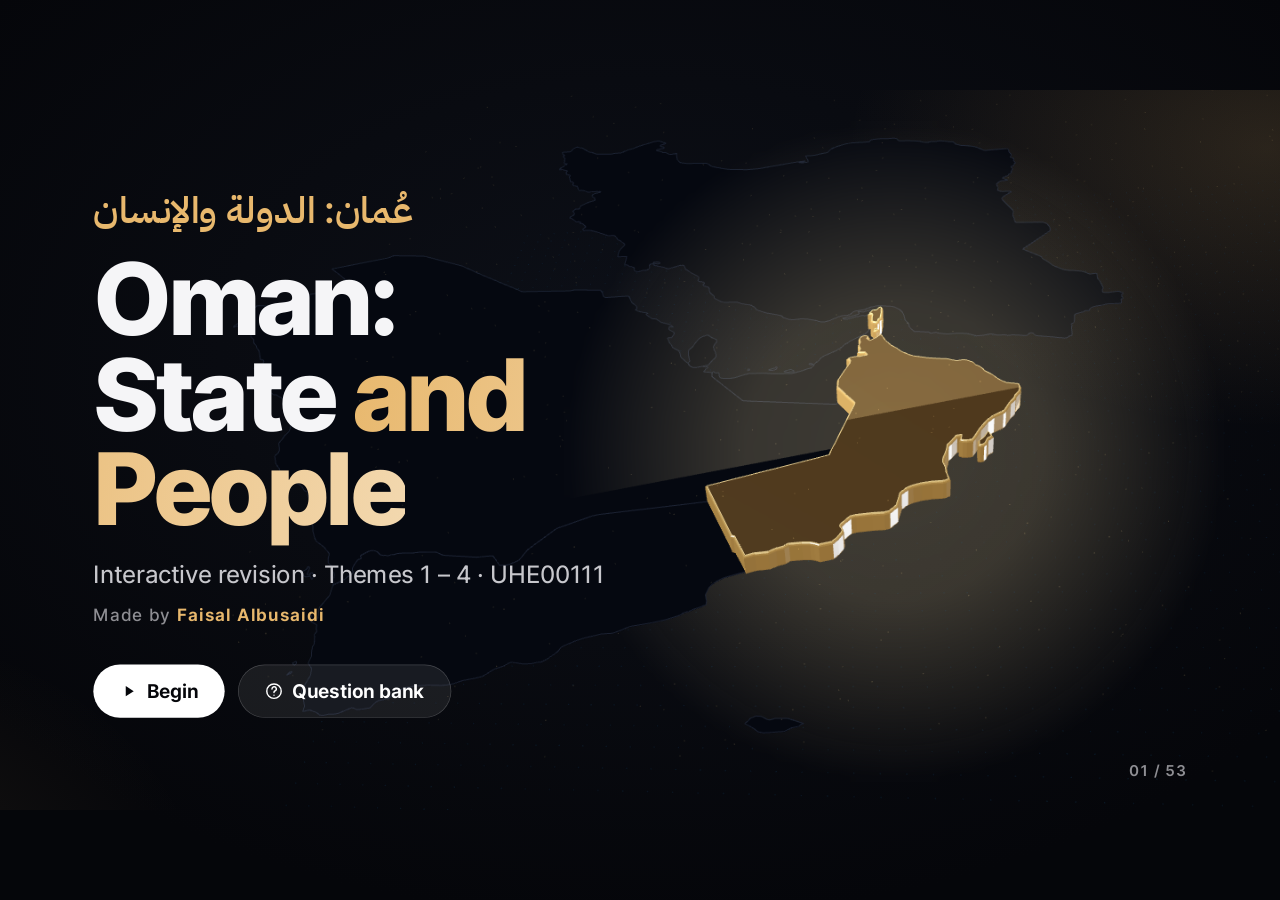
==== commit 9f8ba002: "Replace university logo with Faisal Albusaidi credit Co-Authored-By: Claude Opus 5.5 <noreply@anthro" ====
--- a/index.html
+++ b/index.html
@@ -4,10 +4,11 @@
 <meta charset="utf-8">
 <meta name="viewport" content="width=device-width,initial-scale=1">
 <title>Oman: State and People</title>
+<meta name="author" content="Faisal Albusaidi">
 <meta name="description" content="Interactive revision presentation for Oman: State and People (UHE00111) — Themes 1 to 4.">
 <link rel="icon" href="data:image/svg+xml,%3Csvg xmlns='http://www.w3.org/2000/svg' viewBox='0 0 64 64'%3E%3Crect width='64' height='64' rx='14' fill='%2305060a'/%3E%3Cpath d='M18 46V20l8 4v22M34 46V18l12 8v20' stroke='%23e8b86d' stroke-width='5' fill='none' stroke-linejoin='round'/%3E%3C/svg%3E">
 <link rel="preload" href="assets/fonts/inter-var.woff2" as="font" type="font/woff2" crossorigin>
-<link rel="stylesheet" href="css/deck.css?v=1793561645">
+<link rel="stylesheet" href="css/deck.css?v=1793564796">
 </head>
 <body>
 <!-- ============ icon sprite ============ -->
@@ -70,7 +71,7 @@
 <div id="viewport">
 <div id="stage">
 <div id="progress"></div>
-<img id="brand" src="assets/img/nu-logo-dark.png" alt="National University of Science and Technology">
+<div id="brand">Made by <b>Faisal Albusaidi</b></div>
 <div id="chapter"></div>
 <div id="counter"></div>
 <div id="pop"></div>
@@ -85,6 +86,7 @@
     <span class="ar rv" lang="ar">عُمان: الدولة والإنسان</span>
     <h1 class="display rv">Oman:<br>State <em>and People</em></h1>
     <p class="sub rv">Interactive revision · Themes 1 – 4 · UHE00111</p>
+    <p class="credit rv">Made by <b>Faisal Albusaidi</b></p>
     <div class="btns rv">
       <button class="btn" data-goto="s-agenda"><svg><use href="#i-play"/></svg>Begin</button>
       <a class="btn ghost" href="quiz.html" target="_blank" rel="noopener"><svg><use href="#i-quiz"/></svg>Question bank</a>
@@ -959,6 +961,6 @@
 <tr><td>Hover</td><td>Underlined items &amp; cards reveal details</td></tr>
 </table></div></div>
 
-<script type="module" src="js/deck.js?v=1793561645"></script>
+<script type="module" src="js/deck.js?v=1793564796"></script>
 </body>
 </html>
--- a/css/deck.css
+++ b/css/deck.css
@@ -165,7 +165,10 @@
 #chapter{position:absolute;left:140px;bottom:46px;z-index:60;font-size:22px;font-weight:600;letter-spacing:.12em;text-transform:uppercase;color:var(--ink-3);display:flex;gap:14px;align-items:center}
 #chapter i{width:10px;height:10px;border-radius:50%;background:var(--pc,var(--gold));box-shadow:0 0 14px var(--pc,var(--gold))}
 #counter{position:absolute;right:140px;bottom:46px;z-index:60;font-size:22px;font-weight:600;color:var(--ink-3);font-variant-numeric:tabular-nums;letter-spacing:.06em}
-#brand{position:absolute;right:140px;top:44px;z-index:60;height:46px;opacity:.75}
+#brand{position:absolute;right:140px;top:46px;z-index:60;font-size:22px;font-weight:500;letter-spacing:.04em;color:var(--ink-3);transition:opacity .6s}
+#brand b{font-weight:650;color:var(--ink-2)}
+.cover-title .credit{margin-top:22px;font-size:26px;font-weight:500;letter-spacing:.06em;color:var(--ink-3)}
+.cover-title .credit b{font-weight:650;color:var(--gold)}
 #nav{position:fixed;left:50%;bottom:22px;transform:translateX(-50%) translateY(20px);z-index:100;display:flex;gap:8px;padding:8px;border-radius:999px;
   background:rgba(30,32,40,.7);border:1px solid var(--line);backdrop-filter:blur(20px);opacity:0;transition:opacity .4s,transform .4s var(--ease)}
 body.ui #nav{opacity:1;transform:translateX(-50%)}
